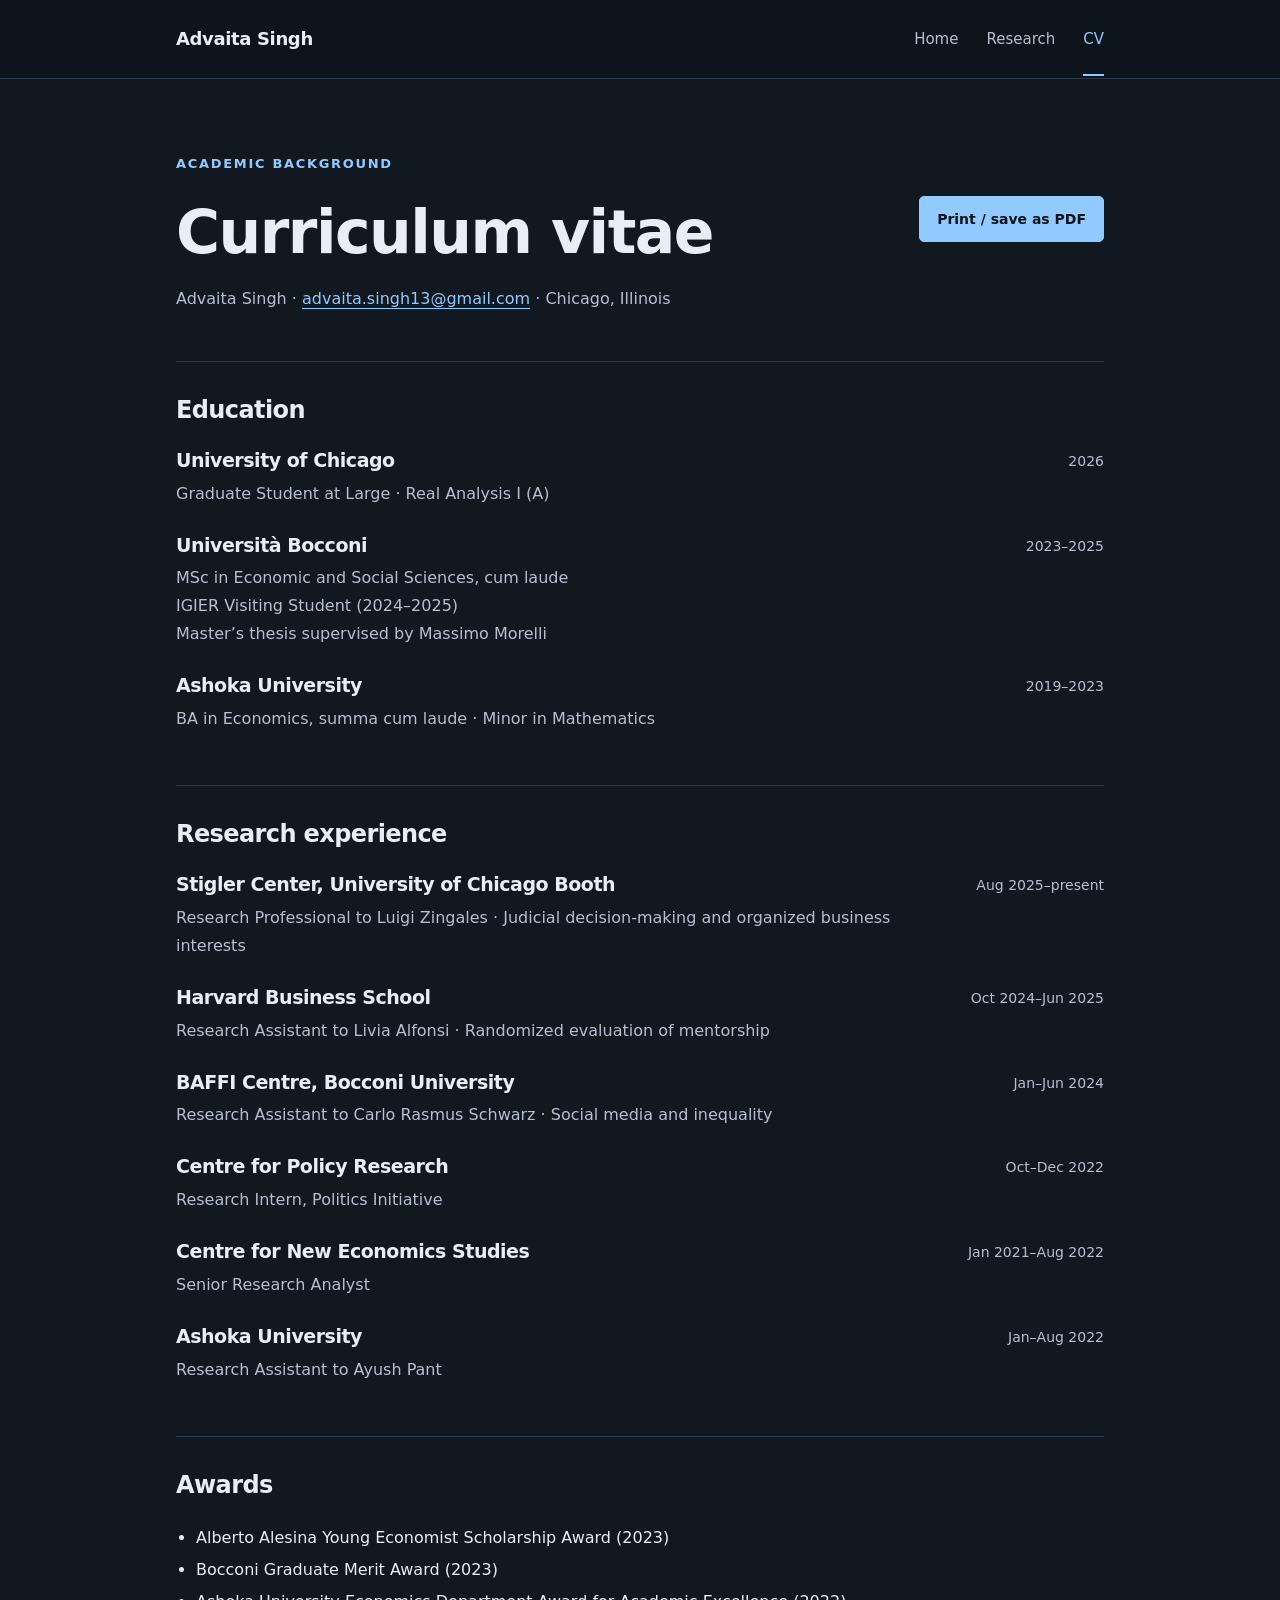
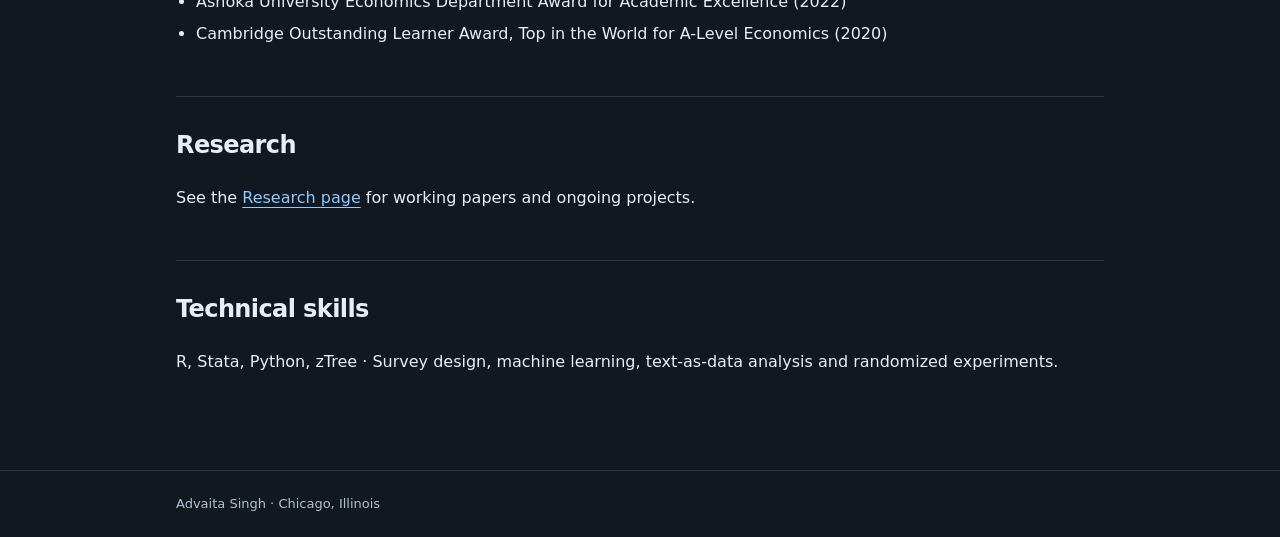
==== cv.html @ eda5e508 "Add files via upload" ====
<!doctype html><html lang="en"><head><meta charset="utf-8"><meta name="viewport" content="width=device-width,initial-scale=1"><meta name="description" content="Advaita Singh — research in political economy and information economics."><title>CV | Advaita Singh</title><link rel="stylesheet" href="style.css"></head><body><a class="skip" href="#main">Skip to content</a><header><div class="wrap nav"><a class="brand" href="index.html">Advaita Singh</a><nav aria-label="Main navigation"><a href="index.html">Home</a><a href="research.html">Research</a><a href="cv.html" aria-current="page">CV</a></nav></div></header><main id="main" class="wrap"><div class="cvhead"><div><p class="eyebrow">Academic background</p><h1>Curriculum vitae</h1></div><button class="button primary" onclick="window.print()">Print / save as PDF</button></div><p class="muted">Advaita Singh · <a href="mailto:advaita.singh13@gmail.com">advaita.singh13@gmail.com</a> · Chicago, Illinois</p><section><h2>Education</h2><div class="cvrow"><div><h3>University of Chicago</h3><p>Graduate Student at Large · Real Analysis I (A)</p></div><div class="date">2026</div></div><div class="cvrow"><div><h3>Università Bocconi</h3><p>MSc in Economic and Social Sciences, cum laude<br>IGIER Visiting Student (2024–2025)<br>Master’s thesis supervised by Massimo Morelli</p></div><div class="date">2023–2025</div></div><div class="cvrow"><div><h3>Ashoka University</h3><p>BA in Economics, summa cum laude · Minor in Mathematics</p></div><div class="date">2019–2023</div></div></section><section><h2>Research experience</h2><div class="cvrow"><div><h3>Stigler Center, University of Chicago Booth</h3><p>Research Professional to Luigi Zingales · Judicial decision-making and organized business interests</p></div><div class="date">Aug 2025–present</div></div><div class="cvrow"><div><h3>Harvard Business School</h3><p>Research Assistant to Livia Alfonsi · Randomized evaluation of mentorship</p></div><div class="date">Oct 2024–Jun 2025</div></div><div class="cvrow"><div><h3>BAFFI Centre, Bocconi University</h3><p>Research Assistant to Carlo Rasmus Schwarz · Social media and inequality</p></div><div class="date">Jan–Jun 2024</div></div><div class="cvrow"><div><h3>Centre for Policy Research</h3><p>Research Intern, Politics Initiative</p></div><div class="date">Oct–Dec 2022</div></div><div class="cvrow"><div><h3>Centre for New Economics Studies</h3><p>Senior Research Analyst</p></div><div class="date">Jan 2021–Aug 2022</div></div><div class="cvrow"><div><h3>Ashoka University</h3><p>Research Assistant to Ayush Pant</p></div><div class="date">Jan–Aug 2022</div></div></section><section><h2>Awards</h2><ul><li>Alberto Alesina Young Economist Scholarship Award (2023)</li><li>Bocconi Graduate Merit Award (2023)</li><li>Ashoka University Economics Department Award for Academic Excellence (2022)</li><li>Cambridge Outstanding Learner Award, Top in the World for A-Level Economics (2020)</li></ul></section><section><h2>Research</h2><p>See the <a href="research.html">Research page</a> for working papers and ongoing projects.</p></section><section><h2>Technical skills</h2><p>R, Stata, Python, zTree · Survey design, machine learning, text-as-data analysis and randomized experiments.</p></section></main><footer><div class="wrap">Advaita Singh · Chicago, Illinois</div></footer></body></html>
---- style.css ----
*{box-sizing:border-box} :root{color-scheme:dark;--bg:#111820;--nav:#0d141c;--fg:#e8eef5;--muted:#b5c0cf;--blue:#91caff;--line:#2b3948} body{margin:0;background:var(--bg);color:var(--fg);font:16px/1.75 system-ui,-apple-system,BlinkMacSystemFont,"Segoe UI",sans-serif} a{color:var(--blue);text-underline-offset:4px} a:hover{color:white} a:focus-visible,button:focus-visible{outline:2px solid var(--blue);outline-offset:5px} header{background:var(--nav);border-bottom:1px solid var(--line)} .wrap{max-width:1000px;margin:auto;padding:0 36px} .nav{display:flex;justify-content:space-between;align-items:center;min-height:78px;gap:24px} .brand{color:var(--fg);font-weight:650;text-decoration:none;font-size:18px;letter-spacing:-.02em} nav{display:flex;gap:28px} nav a{color:var(--muted);text-decoration:none;font-size:15px;padding:24px 0 21px;border-bottom:2px solid transparent} nav a[aria-current=page]{color:var(--blue);border-color:var(--blue)} main{min-height:calc(100vh - 160px);padding-top:74px!important;padding-bottom:76px!important} h1,h2,h3{line-height:1.25;letter-spacing:-.025em} h1{font-size:clamp(36px,6vw,60px);font-weight:620;margin:0 0 15px} h2{font-size:24px;font-weight:600;margin:0 0 24px} h3{font-size:19px;font-weight:600;margin:0 0 7px} p{margin:0 0 18px} .eyebrow{font-size:13px;color:var(--blue);letter-spacing:.13em;text-transform:uppercase;font-weight:650;margin-bottom:19px} .subtitle{color:var(--blue);font-size:18px;margin-bottom:30px} .hero{max-width:720px} .hero p:not(.eyebrow):not(.subtitle){color:var(--muted);font-size:17px} .actions{display:flex;flex-wrap:wrap;gap:14px;margin:30px 0 0}.button{display:inline-block;padding:10px 17px;border:1px solid var(--blue);border-radius:5px;color:var(--blue);background:transparent;text-decoration:none;font:inherit;font-size:14px;cursor:pointer}.button:hover{background:#203347;color:#fff}.primary{background:var(--blue);color:var(--nav);font-weight:650}.primary:hover{background:#c5e5ff;color:var(--nav)} section{border-top:1px solid var(--line);margin-top:48px;padding-top:33px} .muted,.meta{color:var(--muted)} .meta{font-size:14px;margin-bottom:10px} .paper{padding:24px 0;border-bottom:1px solid var(--line)} .paper:last-child{border-bottom:0}.paper:first-of-type{padding-top:0}.paper p{max-width:760px}.paper a{font-size:14px;font-weight:550}.tags{display:flex;flex-wrap:wrap;gap:9px}.tag{border:1px solid var(--line);padding:5px 12px;border-radius:4px;color:var(--blue);font-size:14px}.cvhead{display:flex;justify-content:space-between;align-items:center;gap:20px;flex-wrap:wrap}.cvrow{display:grid;grid-template-columns:1fr 150px;gap:20px;margin-bottom:22px}.cvrow p{margin:4px 0;color:var(--muted)} .date{text-align:right;color:var(--muted);font-size:14px} ul{padding-left:20px} li{margin:4px 0} footer{border-top:1px solid var(--line);color:var(--muted);font-size:13px;padding:22px 0} .skip{position:absolute;left:-10000px}.skip:focus{left:10px;top:10px;background:var(--nav);padding:10px;z-index:2} @media(max-width:620px){.wrap{padding-left:22px;padding-right:22px}.nav{gap:12px;min-height:66px}.brand{font-size:15px}nav{gap:15px}nav a{font-size:13px;padding:20px 0 17px}main{padding-top:45px!important;padding-bottom:45px!important}.cvrow{grid-template-columns:1fr;gap:4px}.date{text-align:left}.hero p:not(.eyebrow):not(.subtitle){font-size:16px}} @media print{ :root{color-scheme:light;--bg:white;--fg:black;--muted:#333;--blue:#16456e;--line:#ccc}body{font-size:10pt;line-height:1.4}header,footer,.actions,.button,.skip{display:none!important}main.wrap{padding:0!important;min-height:0;max-width:none}h1{font-size:26pt}h2{font-size:15pt;margin-bottom:12px}h3{font-size:11pt}.cvrow{margin-bottom:12px;break-inside:avoid;grid-template-columns:1fr 110px}section{margin-top:20px;padding-top:14px}a{color:black;text-decoration:none}@page{margin:16mm}}
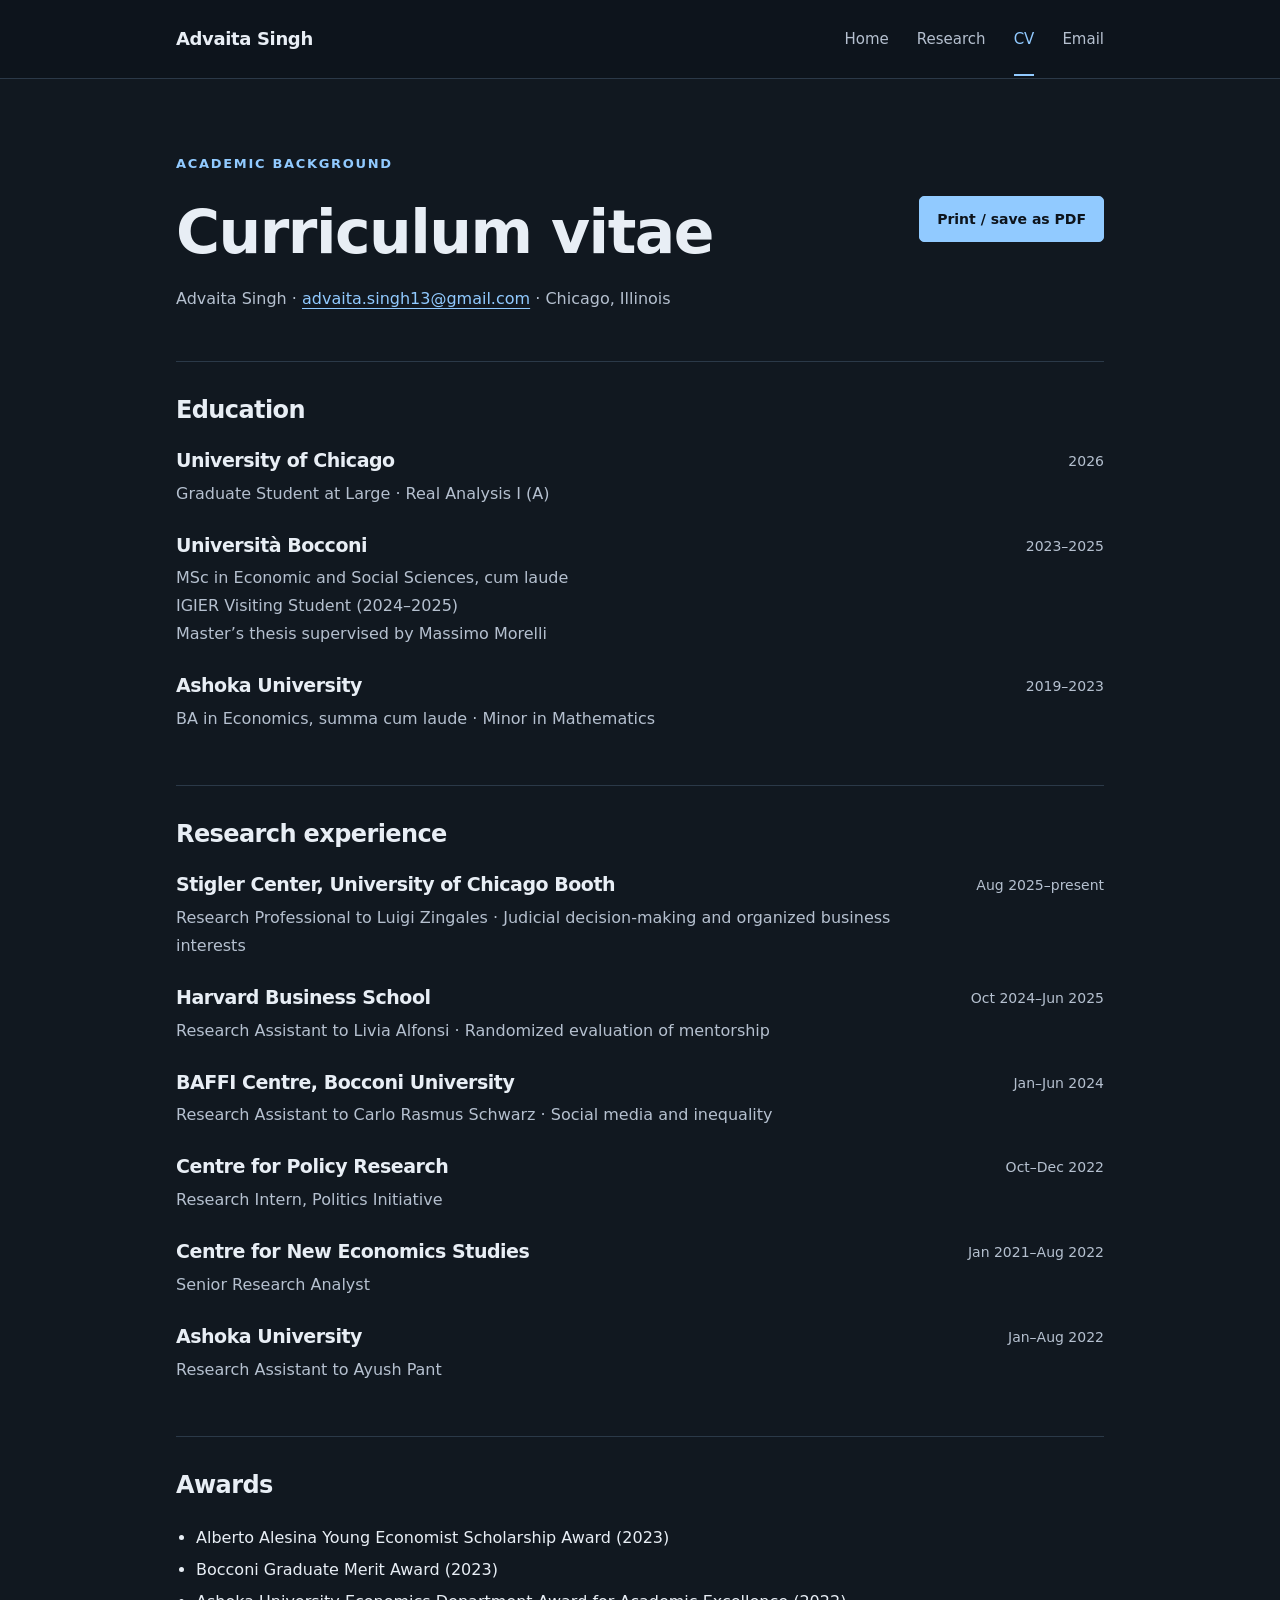
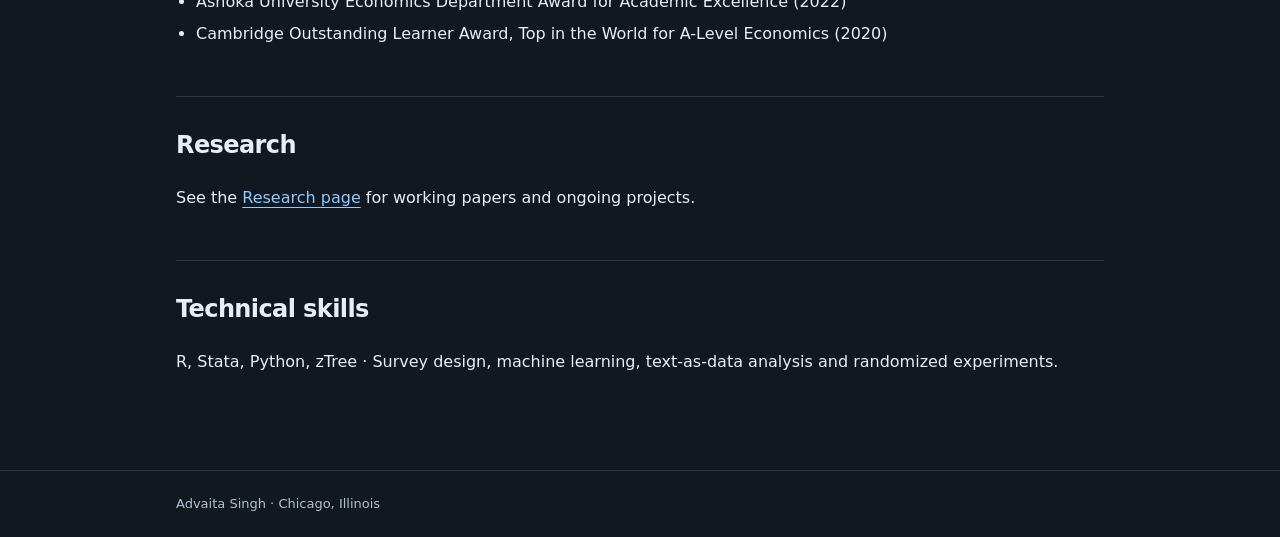
==== commit 839c6eea: "Add files via upload" ====
--- a/cv.html
+++ b/cv.html
@@ -1 +1 @@
-<!doctype html><html lang="en"><head><meta charset="utf-8"><meta name="viewport" content="width=device-width,initial-scale=1"><meta name="description" content="Advaita Singh — research in political economy and information economics."><title>CV | Advaita Singh</title><link rel="stylesheet" href="style.css"></head><body><a class="skip" href="#main">Skip to content</a><header><div class="wrap nav"><a class="brand" href="index.html">Advaita Singh</a><nav aria-label="Main navigation"><a href="index.html">Home</a><a href="research.html">Research</a><a href="cv.html" aria-current="page">CV</a></nav></div></header><main id="main" class="wrap"><div class="cvhead"><div><p class="eyebrow">Academic background</p><h1>Curriculum vitae</h1></div><button class="button primary" onclick="window.print()">Print / save as PDF</button></div><p class="muted">Advaita Singh · <a href="mailto:advaita.singh13@gmail.com">advaita.singh13@gmail.com</a> · Chicago, Illinois</p><section><h2>Education</h2><div class="cvrow"><div><h3>University of Chicago</h3><p>Graduate Student at Large · Real Analysis I (A)</p></div><div class="date">2026</div></div><div class="cvrow"><div><h3>Università Bocconi</h3><p>MSc in Economic and Social Sciences, cum laude<br>IGIER Visiting Student (2024–2025)<br>Master’s thesis supervised by Massimo Morelli</p></div><div class="date">2023–2025</div></div><div class="cvrow"><div><h3>Ashoka University</h3><p>BA in Economics, summa cum laude · Minor in Mathematics</p></div><div class="date">2019–2023</div></div></section><section><h2>Research experience</h2><div class="cvrow"><div><h3>Stigler Center, University of Chicago Booth</h3><p>Research Professional to Luigi Zingales · Judicial decision-making and organized business interests</p></div><div class="date">Aug 2025–present</div></div><div class="cvrow"><div><h3>Harvard Business School</h3><p>Research Assistant to Livia Alfonsi · Randomized evaluation of mentorship</p></div><div class="date">Oct 2024–Jun 2025</div></div><div class="cvrow"><div><h3>BAFFI Centre, Bocconi University</h3><p>Research Assistant to Carlo Rasmus Schwarz · Social media and inequality</p></div><div class="date">Jan–Jun 2024</div></div><div class="cvrow"><div><h3>Centre for Policy Research</h3><p>Research Intern, Politics Initiative</p></div><div class="date">Oct–Dec 2022</div></div><div class="cvrow"><div><h3>Centre for New Economics Studies</h3><p>Senior Research Analyst</p></div><div class="date">Jan 2021–Aug 2022</div></div><div class="cvrow"><div><h3>Ashoka University</h3><p>Research Assistant to Ayush Pant</p></div><div class="date">Jan–Aug 2022</div></div></section><section><h2>Awards</h2><ul><li>Alberto Alesina Young Economist Scholarship Award (2023)</li><li>Bocconi Graduate Merit Award (2023)</li><li>Ashoka University Economics Department Award for Academic Excellence (2022)</li><li>Cambridge Outstanding Learner Award, Top in the World for A-Level Economics (2020)</li></ul></section><section><h2>Research</h2><p>See the <a href="research.html">Research page</a> for working papers and ongoing projects.</p></section><section><h2>Technical skills</h2><p>R, Stata, Python, zTree · Survey design, machine learning, text-as-data analysis and randomized experiments.</p></section></main><footer><div class="wrap">Advaita Singh · Chicago, Illinois</div></footer></body></html>+<!doctype html><html lang="en"><head><meta charset="utf-8"><meta name="viewport" content="width=device-width,initial-scale=1"><meta name="description" content="Advaita Singh — research in political economy, the economics of media, and microeconomic theory."><title>CV | Advaita Singh</title><link rel="stylesheet" href="style.css"></head><body><a class="skip" href="#main">Skip to content</a><header><div class="wrap nav"><a class="brand" href="index.html">Advaita Singh</a><nav aria-label="Main navigation"><a href="index.html">Home</a><a href="research.html">Research</a><a href="cv.html" aria-current="page">CV</a><a href="mailto:advaita.singh13@gmail.com">Email</a></nav></div></header><main id="main" class="wrap"><div class="cvhead"><div><p class="eyebrow">Academic background</p><h1>Curriculum vitae</h1></div><button class="button primary" onclick="window.print()">Print / save as PDF</button></div><p class="muted">Advaita Singh · <a href="mailto:advaita.singh13@gmail.com">advaita.singh13@gmail.com</a> · Chicago, Illinois</p><section><h2>Education</h2><div class="cvrow"><div><h3>University of Chicago</h3><p>Graduate Student at Large · Real Analysis I (A)</p></div><div class="date">2026</div></div><div class="cvrow"><div><h3>Università Bocconi</h3><p>MSc in Economic and Social Sciences, cum laude<br>IGIER Visiting Student (2024–2025)<br>Master’s thesis supervised by Massimo Morelli</p></div><div class="date">2023–2025</div></div><div class="cvrow"><div><h3>Ashoka University</h3><p>BA in Economics, summa cum laude · Minor in Mathematics</p></div><div class="date">2019–2023</div></div></section><section><h2>Research experience</h2><div class="cvrow"><div><h3>Stigler Center, University of Chicago Booth</h3><p>Research Professional to Luigi Zingales · Judicial decision-making and organized business interests</p></div><div class="date">Aug 2025–present</div></div><div class="cvrow"><div><h3>Harvard Business School</h3><p>Research Assistant to Livia Alfonsi · Randomized evaluation of mentorship</p></div><div class="date">Oct 2024–Jun 2025</div></div><div class="cvrow"><div><h3>BAFFI Centre, Bocconi University</h3><p>Research Assistant to Carlo Rasmus Schwarz · Social media and inequality</p></div><div class="date">Jan–Jun 2024</div></div><div class="cvrow"><div><h3>Centre for Policy Research</h3><p>Research Intern, Politics Initiative</p></div><div class="date">Oct–Dec 2022</div></div><div class="cvrow"><div><h3>Centre for New Economics Studies</h3><p>Senior Research Analyst</p></div><div class="date">Jan 2021–Aug 2022</div></div><div class="cvrow"><div><h3>Ashoka University</h3><p>Research Assistant to Ayush Pant</p></div><div class="date">Jan–Aug 2022</div></div></section><section><h2>Awards</h2><ul><li>Alberto Alesina Young Economist Scholarship Award (2023)</li><li>Bocconi Graduate Merit Award (2023)</li><li>Ashoka University Economics Department Award for Academic Excellence (2022)</li><li>Cambridge Outstanding Learner Award, Top in the World for A-Level Economics (2020)</li></ul></section><section><h2>Research</h2><p>See the <a href="research.html">Research page</a> for working papers and ongoing projects.</p></section><section><h2>Technical skills</h2><p>R, Stata, Python, zTree · Survey design, machine learning, text-as-data analysis and randomized experiments.</p></section></main><footer><div class="wrap">Advaita Singh · Chicago, Illinois</div></footer></body></html>
--- a/style.css
+++ b/style.css
@@ -1 +1,12 @@
-*{box-sizing:border-box} :root{color-scheme:dark;--bg:#111820;--nav:#0d141c;--fg:#e8eef5;--muted:#b5c0cf;--blue:#91caff;--line:#2b3948} body{margin:0;background:var(--bg);color:var(--fg);font:16px/1.75 system-ui,-apple-system,BlinkMacSystemFont,"Segoe UI",sans-serif} a{color:var(--blue);text-underline-offset:4px} a:hover{color:white} a:focus-visible,button:focus-visible{outline:2px solid var(--blue);outline-offset:5px} header{background:var(--nav);border-bottom:1px solid var(--line)} .wrap{max-width:1000px;margin:auto;padding:0 36px} .nav{display:flex;justify-content:space-between;align-items:center;min-height:78px;gap:24px} .brand{color:var(--fg);font-weight:650;text-decoration:none;font-size:18px;letter-spacing:-.02em} nav{display:flex;gap:28px} nav a{color:var(--muted);text-decoration:none;font-size:15px;padding:24px 0 21px;border-bottom:2px solid transparent} nav a[aria-current=page]{color:var(--blue);border-color:var(--blue)} main{min-height:calc(100vh - 160px);padding-top:74px!important;padding-bottom:76px!important} h1,h2,h3{line-height:1.25;letter-spacing:-.025em} h1{font-size:clamp(36px,6vw,60px);font-weight:620;margin:0 0 15px} h2{font-size:24px;font-weight:600;margin:0 0 24px} h3{font-size:19px;font-weight:600;margin:0 0 7px} p{margin:0 0 18px} .eyebrow{font-size:13px;color:var(--blue);letter-spacing:.13em;text-transform:uppercase;font-weight:650;margin-bottom:19px} .subtitle{color:var(--blue);font-size:18px;margin-bottom:30px} .hero{max-width:720px} .hero p:not(.eyebrow):not(.subtitle){color:var(--muted);font-size:17px} .actions{display:flex;flex-wrap:wrap;gap:14px;margin:30px 0 0}.button{display:inline-block;padding:10px 17px;border:1px solid var(--blue);border-radius:5px;color:var(--blue);background:transparent;text-decoration:none;font:inherit;font-size:14px;cursor:pointer}.button:hover{background:#203347;color:#fff}.primary{background:var(--blue);color:var(--nav);font-weight:650}.primary:hover{background:#c5e5ff;color:var(--nav)} section{border-top:1px solid var(--line);margin-top:48px;padding-top:33px} .muted,.meta{color:var(--muted)} .meta{font-size:14px;margin-bottom:10px} .paper{padding:24px 0;border-bottom:1px solid var(--line)} .paper:last-child{border-bottom:0}.paper:first-of-type{padding-top:0}.paper p{max-width:760px}.paper a{font-size:14px;font-weight:550}.tags{display:flex;flex-wrap:wrap;gap:9px}.tag{border:1px solid var(--line);padding:5px 12px;border-radius:4px;color:var(--blue);font-size:14px}.cvhead{display:flex;justify-content:space-between;align-items:center;gap:20px;flex-wrap:wrap}.cvrow{display:grid;grid-template-columns:1fr 150px;gap:20px;margin-bottom:22px}.cvrow p{margin:4px 0;color:var(--muted)} .date{text-align:right;color:var(--muted);font-size:14px} ul{padding-left:20px} li{margin:4px 0} footer{border-top:1px solid var(--line);color:var(--muted);font-size:13px;padding:22px 0} .skip{position:absolute;left:-10000px}.skip:focus{left:10px;top:10px;background:var(--nav);padding:10px;z-index:2} @media(max-width:620px){.wrap{padding-left:22px;padding-right:22px}.nav{gap:12px;min-height:66px}.brand{font-size:15px}nav{gap:15px}nav a{font-size:13px;padding:20px 0 17px}main{padding-top:45px!important;padding-bottom:45px!important}.cvrow{grid-template-columns:1fr;gap:4px}.date{text-align:left}.hero p:not(.eyebrow):not(.subtitle){font-size:16px}} @media print{ :root{color-scheme:light;--bg:white;--fg:black;--muted:#333;--blue:#16456e;--line:#ccc}body{font-size:10pt;line-height:1.4}header,footer,.actions,.button,.skip{display:none!important}main.wrap{padding:0!important;min-height:0;max-width:none}h1{font-size:26pt}h2{font-size:15pt;margin-bottom:12px}h3{font-size:11pt}.cvrow{margin-bottom:12px;break-inside:avoid;grid-template-columns:1fr 110px}section{margin-top:20px;padding-top:14px}a{color:black;text-decoration:none}@page{margin:16mm}}+*{box-sizing:border-box} :root{color-scheme:dark;--bg:#111820;--nav:#0d141c;--fg:#e8eef5;--muted:#b5c0cf;--blue:#91caff;--line:#2b3948} body{margin:0;background:var(--bg);color:var(--fg);font:16px/1.75 system-ui,-apple-system,BlinkMacSystemFont,"Segoe UI",sans-serif} a{color:var(--blue);text-underline-offset:4px} a:hover{color:white} a:focus-visible,button:focus-visible{outline:2px solid var(--blue);outline-offset:5px} header{background:var(--nav);border-bottom:1px solid var(--line)} .wrap{max-width:1000px;margin:auto;padding:0 36px} .nav{display:flex;justify-content:space-between;align-items:center;min-height:78px;gap:24px} .brand{color:var(--fg);font-weight:650;text-decoration:none;font-size:18px;letter-spacing:-.02em} nav{display:flex;gap:28px} nav a{color:var(--muted);text-decoration:none;font-size:15px;padding:24px 0 21px;border-bottom:2px solid transparent} nav a[aria-current=page]{color:var(--blue);border-color:var(--blue)} main{min-height:calc(100vh - 160px);padding-top:74px!important;padding-bottom:76px!important} h1,h2,h3{line-height:1.25;letter-spacing:-.025em} h1{font-size:clamp(36px,6vw,60px);font-weight:620;margin:0 0 15px} h2{font-size:24px;font-weight:600;margin:0 0 24px} h3{font-size:19px;font-weight:600;margin:0 0 7px} p{margin:0 0 18px} .eyebrow{font-size:13px;color:var(--blue);letter-spacing:.13em;text-transform:uppercase;font-weight:650;margin-bottom:19px} .subtitle{color:var(--blue);font-size:18px;margin-bottom:30px} .hero{max-width:720px} .hero p:not(.eyebrow):not(.subtitle){color:var(--muted);font-size:17px} .actions{display:flex;flex-wrap:wrap;gap:14px;margin:30px 0 0}.button{display:inline-block;padding:10px 17px;border:1px solid var(--blue);border-radius:5px;color:var(--blue);background:transparent;text-decoration:none;font:inherit;font-size:14px;cursor:pointer}.button:hover{background:#203347;color:#fff}.primary{background:var(--blue);color:var(--nav);font-weight:650}.primary:hover{background:#c5e5ff;color:var(--nav)} section{border-top:1px solid var(--line);margin-top:48px;padding-top:33px} .muted,.meta{color:var(--muted)} .meta{font-size:14px;margin-bottom:10px} .paper{padding:24px 0;border-bottom:1px solid var(--line)} .paper:last-child{border-bottom:0}.paper:first-of-type{padding-top:0}.paper p{max-width:760px}.paper a{font-size:14px;font-weight:550}.tags{display:flex;flex-wrap:wrap;gap:9px}.tag{border:1px solid var(--line);padding:5px 12px;border-radius:4px;color:var(--blue);font-size:14px}.cvhead{display:flex;justify-content:space-between;align-items:center;gap:20px;flex-wrap:wrap}.cvrow{display:grid;grid-template-columns:1fr 150px;gap:20px;margin-bottom:22px}.cvrow p{margin:4px 0;color:var(--muted)} .date{text-align:right;color:var(--muted);font-size:14px} ul{padding-left:20px} li{margin:4px 0} footer{border-top:1px solid var(--line);color:var(--muted);font-size:13px;padding:22px 0} .skip{position:absolute;left:-10000px}.skip:focus{left:10px;top:10px;background:var(--nav);padding:10px;z-index:2} @media(max-width:620px){.wrap{padding-left:22px;padding-right:22px}.nav{gap:12px;min-height:66px}.brand{font-size:15px}nav{gap:15px}nav a{font-size:13px;padding:20px 0 17px}main{padding-top:45px!important;padding-bottom:45px!important}.cvrow{grid-template-columns:1fr;gap:4px}.date{text-align:left}.hero p:not(.eyebrow):not(.subtitle){font-size:16px}} @media print{ :root{color-scheme:light;--bg:white;--fg:black;--muted:#333;--blue:#16456e;--line:#ccc}body{font-size:10pt;line-height:1.4}header,footer,.actions,.button,.skip{display:none!important}main.wrap{padding:0!important;min-height:0;max-width:none}h1{font-size:26pt}h2{font-size:15pt;margin-bottom:12px}h3{font-size:11pt}.cvrow{margin-bottom:12px;break-inside:avoid;grid-template-columns:1fr 110px}section{margin-top:20px;padding-top:14px}a{color:black;text-decoration:none}@page{margin:16mm}}
+/* Homepage portrait and compact navigation */
+.home-layout{display:grid;grid-template-columns:minmax(0,1fr) minmax(0,285px);align-items:start;gap:38px}
+.home-layout .hero{max-width:none}
+.home-layout .hero h1{margin-bottom:25px}
+.home-layout .hero p{font-size:16px;line-height:1.78}
+.home-layout .hero p a{color:var(--blue);text-decoration:none}
+.home-layout .hero p a:hover{text-decoration:underline}
+.profile-photo{margin:10px 0 0;overflow:hidden;border-radius:7px}
+.profile-photo img{display:block;width:100%;height:auto}
+@media(max-width:760px){.home-layout{grid-template-columns:1fr;gap:12px}.profile-photo{max-width:300px;grid-row:1;margin:0 0 14px}.home-layout .hero h1{margin-bottom:20px}}
+@media(max-width:420px){.nav{flex-wrap:wrap;gap:0;padding-top:16px}.nav nav{width:100%;justify-content:space-between}.nav nav a{padding:12px 0}}
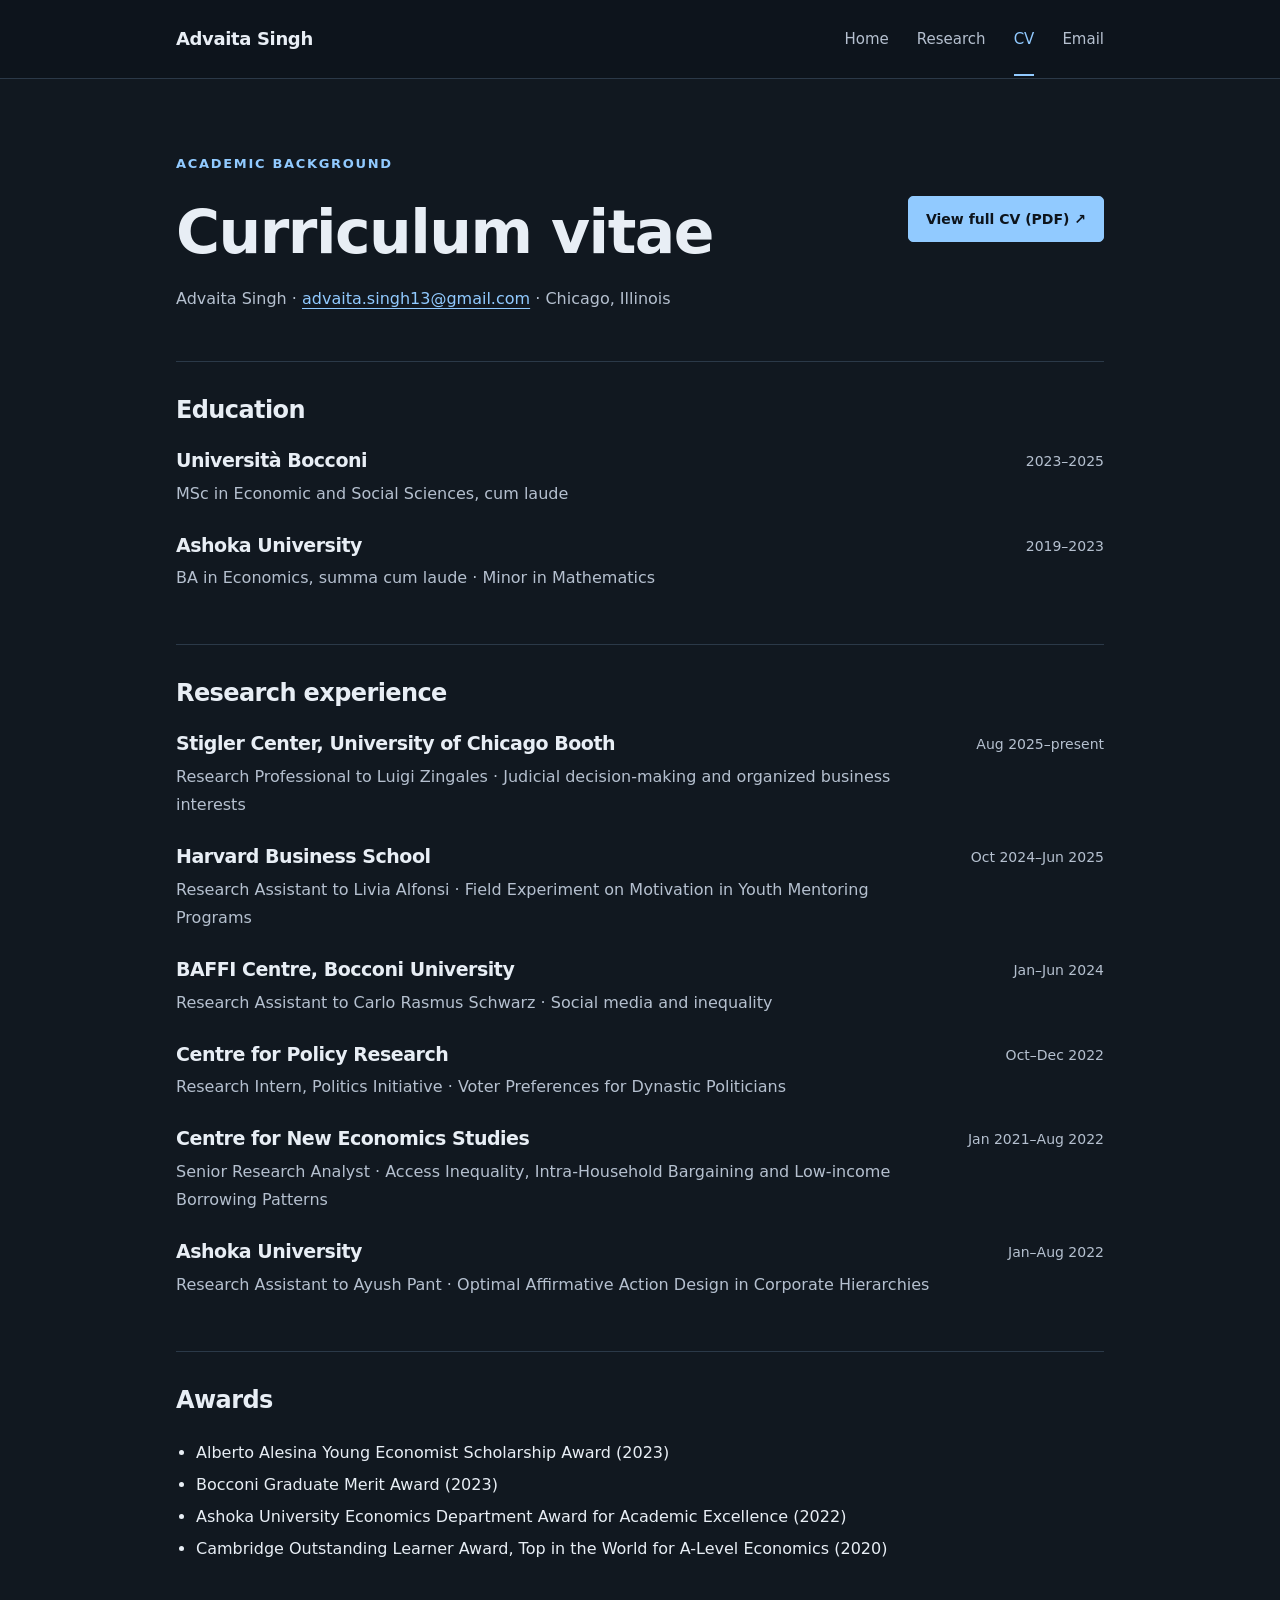
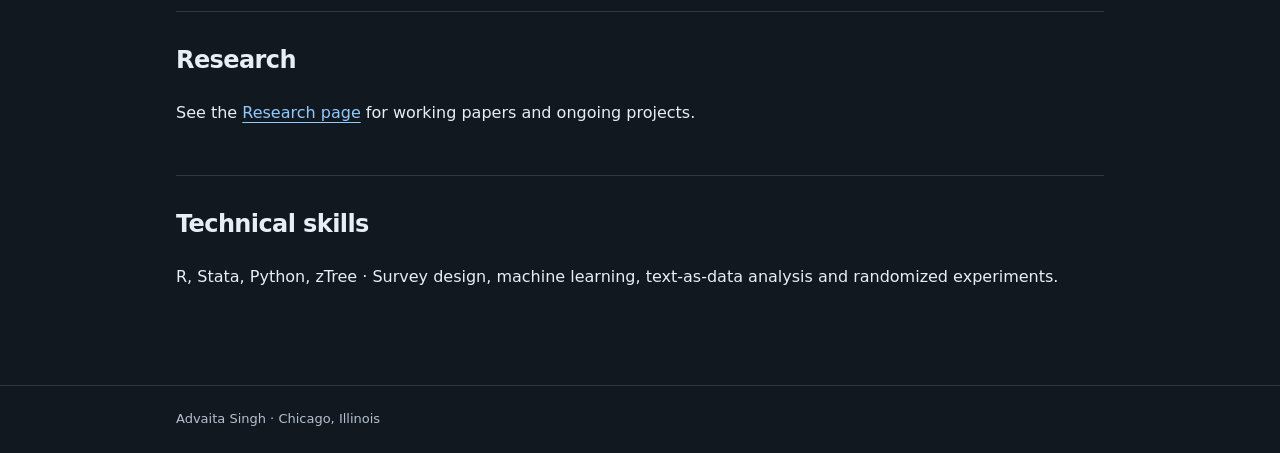
==== commit 199f2164: "Add files via upload" ====
--- a/cv.html
+++ b/cv.html
@@ -1 +1 @@
-<!doctype html><html lang="en"><head><meta charset="utf-8"><meta name="viewport" content="width=device-width,initial-scale=1"><meta name="description" content="Advaita Singh — research in political economy, the economics of media, and microeconomic theory."><title>CV | Advaita Singh</title><link rel="stylesheet" href="style.css"></head><body><a class="skip" href="#main">Skip to content</a><header><div class="wrap nav"><a class="brand" href="index.html">Advaita Singh</a><nav aria-label="Main navigation"><a href="index.html">Home</a><a href="research.html">Research</a><a href="cv.html" aria-current="page">CV</a><a href="mailto:advaita.singh13@gmail.com">Email</a></nav></div></header><main id="main" class="wrap"><div class="cvhead"><div><p class="eyebrow">Academic background</p><h1>Curriculum vitae</h1></div><button class="button primary" onclick="window.print()">Print / save as PDF</button></div><p class="muted">Advaita Singh · <a href="mailto:advaita.singh13@gmail.com">advaita.singh13@gmail.com</a> · Chicago, Illinois</p><section><h2>Education</h2><div class="cvrow"><div><h3>University of Chicago</h3><p>Graduate Student at Large · Real Analysis I (A)</p></div><div class="date">2026</div></div><div class="cvrow"><div><h3>Università Bocconi</h3><p>MSc in Economic and Social Sciences, cum laude<br>IGIER Visiting Student (2024–2025)<br>Master’s thesis supervised by Massimo Morelli</p></div><div class="date">2023–2025</div></div><div class="cvrow"><div><h3>Ashoka University</h3><p>BA in Economics, summa cum laude · Minor in Mathematics</p></div><div class="date">2019–2023</div></div></section><section><h2>Research experience</h2><div class="cvrow"><div><h3>Stigler Center, University of Chicago Booth</h3><p>Research Professional to Luigi Zingales · Judicial decision-making and organized business interests</p></div><div class="date">Aug 2025–present</div></div><div class="cvrow"><div><h3>Harvard Business School</h3><p>Research Assistant to Livia Alfonsi · Randomized evaluation of mentorship</p></div><div class="date">Oct 2024–Jun 2025</div></div><div class="cvrow"><div><h3>BAFFI Centre, Bocconi University</h3><p>Research Assistant to Carlo Rasmus Schwarz · Social media and inequality</p></div><div class="date">Jan–Jun 2024</div></div><div class="cvrow"><div><h3>Centre for Policy Research</h3><p>Research Intern, Politics Initiative</p></div><div class="date">Oct–Dec 2022</div></div><div class="cvrow"><div><h3>Centre for New Economics Studies</h3><p>Senior Research Analyst</p></div><div class="date">Jan 2021–Aug 2022</div></div><div class="cvrow"><div><h3>Ashoka University</h3><p>Research Assistant to Ayush Pant</p></div><div class="date">Jan–Aug 2022</div></div></section><section><h2>Awards</h2><ul><li>Alberto Alesina Young Economist Scholarship Award (2023)</li><li>Bocconi Graduate Merit Award (2023)</li><li>Ashoka University Economics Department Award for Academic Excellence (2022)</li><li>Cambridge Outstanding Learner Award, Top in the World for A-Level Economics (2020)</li></ul></section><section><h2>Research</h2><p>See the <a href="research.html">Research page</a> for working papers and ongoing projects.</p></section><section><h2>Technical skills</h2><p>R, Stata, Python, zTree · Survey design, machine learning, text-as-data analysis and randomized experiments.</p></section></main><footer><div class="wrap">Advaita Singh · Chicago, Illinois</div></footer></body></html>+<!doctype html><html lang="en"><head><meta charset="utf-8"><meta name="viewport" content="width=device-width,initial-scale=1"><meta name="description" content="Advaita Singh — research in political economy, the economics of media, and microeconomic theory."><title>CV | Advaita Singh</title><link rel="stylesheet" href="style.css"></head><body><a class="skip" href="#main">Skip to content</a><header><div class="wrap nav"><a class="brand" href="index.html">Advaita Singh</a><nav aria-label="Main navigation"><a href="index.html">Home</a><a href="research.html">Research</a><a href="cv.html" aria-current="page">CV</a><a href="mailto:advaita.singh13@gmail.com">Email</a></nav></div></header><main id="main" class="wrap"><div class="cvhead"><div><p class="eyebrow">Academic background</p><h1>Curriculum vitae</h1></div><a class="button primary" href="https://www.dropbox.com/scl/fi/2rkz4fr1dvxpy422kr9e6/Advaita_Singh_CV_Nov_2026.pdf?rlkey=u7zd0t3tgydwktpmt64vaubm8&amp;st=ifo3pk06&amp;dl=0" target="_blank" rel="noopener noreferrer">View full CV (PDF) &#8599;</a></div><p class="muted">Advaita Singh · <a href="mailto:advaita.singh13@gmail.com">advaita.singh13@gmail.com</a> · Chicago, Illinois</p><section><h2>Education</h2><div class="cvrow"><div><h3>Università Bocconi</h3><p>MSc in Economic and Social Sciences, cum laude</p></div><div class="date">2023–2025</div></div><div class="cvrow"><div><h3>Ashoka University</h3><p>BA in Economics, summa cum laude · Minor in Mathematics</p></div><div class="date">2019–2023</div></div></section><section><h2>Research experience</h2><div class="cvrow"><div><h3>Stigler Center, University of Chicago Booth</h3><p>Research Professional to Luigi Zingales · Judicial decision-making and organized business interests</p></div><div class="date">Aug 2025–present</div></div><div class="cvrow"><div><h3>Harvard Business School</h3><p>Research Assistant to Livia Alfonsi · Field Experiment on Motivation in Youth Mentoring Programs</p></div><div class="date">Oct 2024–Jun 2025</div></div><div class="cvrow"><div><h3>BAFFI Centre, Bocconi University</h3><p>Research Assistant to Carlo Rasmus Schwarz · Social media and inequality</p></div><div class="date">Jan–Jun 2024</div></div><div class="cvrow"><div><h3>Centre for Policy Research</h3><p>Research Intern, Politics Initiative · Voter Preferences for Dynastic Politicians</p></div><div class="date">Oct–Dec 2022</div></div><div class="cvrow"><div><h3>Centre for New Economics Studies</h3><p>Senior Research Analyst · Access Inequality, Intra-Household Bargaining and Low-income Borrowing Patterns</p></div><div class="date">Jan 2021–Aug 2022</div></div><div class="cvrow"><div><h3>Ashoka University</h3><p>Research Assistant to Ayush Pant · Optimal Affirmative Action Design in Corporate Hierarchies</p></div><div class="date">Jan–Aug 2022</div></div></section><section><h2>Awards</h2><ul><li>Alberto Alesina Young Economist Scholarship Award (2023)</li><li>Bocconi Graduate Merit Award (2023)</li><li>Ashoka University Economics Department Award for Academic Excellence (2022)</li><li>Cambridge Outstanding Learner Award, Top in the World for A-Level Economics (2020)</li></ul></section><section><h2>Research</h2><p>See the <a href="research.html">Research page</a> for working papers and ongoing projects.</p></section><section><h2>Technical skills</h2><p>R, Stata, Python, zTree · Survey design, machine learning, text-as-data analysis and randomized experiments.</p></section></main><footer><div class="wrap">Advaita Singh · Chicago, Illinois</div></footer></body></html>
--- a/style.css
+++ b/style.css
@@ -1,12 +1,15 @@
 *{box-sizing:border-box} :root{color-scheme:dark;--bg:#111820;--nav:#0d141c;--fg:#e8eef5;--muted:#b5c0cf;--blue:#91caff;--line:#2b3948} body{margin:0;background:var(--bg);color:var(--fg);font:16px/1.75 system-ui,-apple-system,BlinkMacSystemFont,"Segoe UI",sans-serif} a{color:var(--blue);text-underline-offset:4px} a:hover{color:white} a:focus-visible,button:focus-visible{outline:2px solid var(--blue);outline-offset:5px} header{background:var(--nav);border-bottom:1px solid var(--line)} .wrap{max-width:1000px;margin:auto;padding:0 36px} .nav{display:flex;justify-content:space-between;align-items:center;min-height:78px;gap:24px} .brand{color:var(--fg);font-weight:650;text-decoration:none;font-size:18px;letter-spacing:-.02em} nav{display:flex;gap:28px} nav a{color:var(--muted);text-decoration:none;font-size:15px;padding:24px 0 21px;border-bottom:2px solid transparent} nav a[aria-current=page]{color:var(--blue);border-color:var(--blue)} main{min-height:calc(100vh - 160px);padding-top:74px!important;padding-bottom:76px!important} h1,h2,h3{line-height:1.25;letter-spacing:-.025em} h1{font-size:clamp(36px,6vw,60px);font-weight:620;margin:0 0 15px} h2{font-size:24px;font-weight:600;margin:0 0 24px} h3{font-size:19px;font-weight:600;margin:0 0 7px} p{margin:0 0 18px} .eyebrow{font-size:13px;color:var(--blue);letter-spacing:.13em;text-transform:uppercase;font-weight:650;margin-bottom:19px} .subtitle{color:var(--blue);font-size:18px;margin-bottom:30px} .hero{max-width:720px} .hero p:not(.eyebrow):not(.subtitle){color:var(--muted);font-size:17px} .actions{display:flex;flex-wrap:wrap;gap:14px;margin:30px 0 0}.button{display:inline-block;padding:10px 17px;border:1px solid var(--blue);border-radius:5px;color:var(--blue);background:transparent;text-decoration:none;font:inherit;font-size:14px;cursor:pointer}.button:hover{background:#203347;color:#fff}.primary{background:var(--blue);color:var(--nav);font-weight:650}.primary:hover{background:#c5e5ff;color:var(--nav)} section{border-top:1px solid var(--line);margin-top:48px;padding-top:33px} .muted,.meta{color:var(--muted)} .meta{font-size:14px;margin-bottom:10px} .paper{padding:24px 0;border-bottom:1px solid var(--line)} .paper:last-child{border-bottom:0}.paper:first-of-type{padding-top:0}.paper p{max-width:760px}.paper a{font-size:14px;font-weight:550}.tags{display:flex;flex-wrap:wrap;gap:9px}.tag{border:1px solid var(--line);padding:5px 12px;border-radius:4px;color:var(--blue);font-size:14px}.cvhead{display:flex;justify-content:space-between;align-items:center;gap:20px;flex-wrap:wrap}.cvrow{display:grid;grid-template-columns:1fr 150px;gap:20px;margin-bottom:22px}.cvrow p{margin:4px 0;color:var(--muted)} .date{text-align:right;color:var(--muted);font-size:14px} ul{padding-left:20px} li{margin:4px 0} footer{border-top:1px solid var(--line);color:var(--muted);font-size:13px;padding:22px 0} .skip{position:absolute;left:-10000px}.skip:focus{left:10px;top:10px;background:var(--nav);padding:10px;z-index:2} @media(max-width:620px){.wrap{padding-left:22px;padding-right:22px}.nav{gap:12px;min-height:66px}.brand{font-size:15px}nav{gap:15px}nav a{font-size:13px;padding:20px 0 17px}main{padding-top:45px!important;padding-bottom:45px!important}.cvrow{grid-template-columns:1fr;gap:4px}.date{text-align:left}.hero p:not(.eyebrow):not(.subtitle){font-size:16px}} @media print{ :root{color-scheme:light;--bg:white;--fg:black;--muted:#333;--blue:#16456e;--line:#ccc}body{font-size:10pt;line-height:1.4}header,footer,.actions,.button,.skip{display:none!important}main.wrap{padding:0!important;min-height:0;max-width:none}h1{font-size:26pt}h2{font-size:15pt;margin-bottom:12px}h3{font-size:11pt}.cvrow{margin-bottom:12px;break-inside:avoid;grid-template-columns:1fr 110px}section{margin-top:20px;padding-top:14px}a{color:black;text-decoration:none}@page{margin:16mm}}
+
 /* Homepage portrait and compact navigation */
-.home-layout{display:grid;grid-template-columns:minmax(0,1fr) minmax(0,285px);align-items:start;gap:38px}
-.home-layout .hero{max-width:none}
-.home-layout .hero h1{margin-bottom:25px}
+.home-heading{margin-bottom:28px}
+.home-layout{display:grid;grid-template-columns:minmax(0,1fr) minmax(0,248px);align-items:stretch;gap:34px}
+.home-layout .hero{max-width:none;min-width:0}
 .home-layout .hero p{font-size:16px;line-height:1.78}
+.home-layout .hero p:last-child{margin-bottom:0}
 .home-layout .hero p a{color:var(--blue);text-decoration:none}
 .home-layout .hero p a:hover{text-decoration:underline}
-.profile-photo{margin:10px 0 0;overflow:hidden;border-radius:7px}
-.profile-photo img{display:block;width:100%;height:auto}
-@media(max-width:760px){.home-layout{grid-template-columns:1fr;gap:12px}.profile-photo{max-width:300px;grid-row:1;margin:0 0 14px}.home-layout .hero h1{margin-bottom:20px}}
+.profile-photo{position:relative;min-height:0;min-width:0;margin:0;overflow:hidden;border-radius:7px}
+.profile-photo img{position:absolute;inset:0;display:block;width:100%;height:100%;object-fit:cover;object-position:center center}
+.paper .conference{color:var(--blue);font-size:14px;margin-top:-3px;margin-bottom:14px}
+@media(max-width:760px){.home-layout{grid-template-columns:1fr;gap:26px}.profile-photo{width: min(220px,100%);justify-self:center;margin:0}.profile-photo img{position:static;width:100%;height:auto;object-fit:contain}.home-heading{margin-bottom:22px}}
 @media(max-width:420px){.nav{flex-wrap:wrap;gap:0;padding-top:16px}.nav nav{width:100%;justify-content:space-between}.nav nav a{padding:12px 0}}
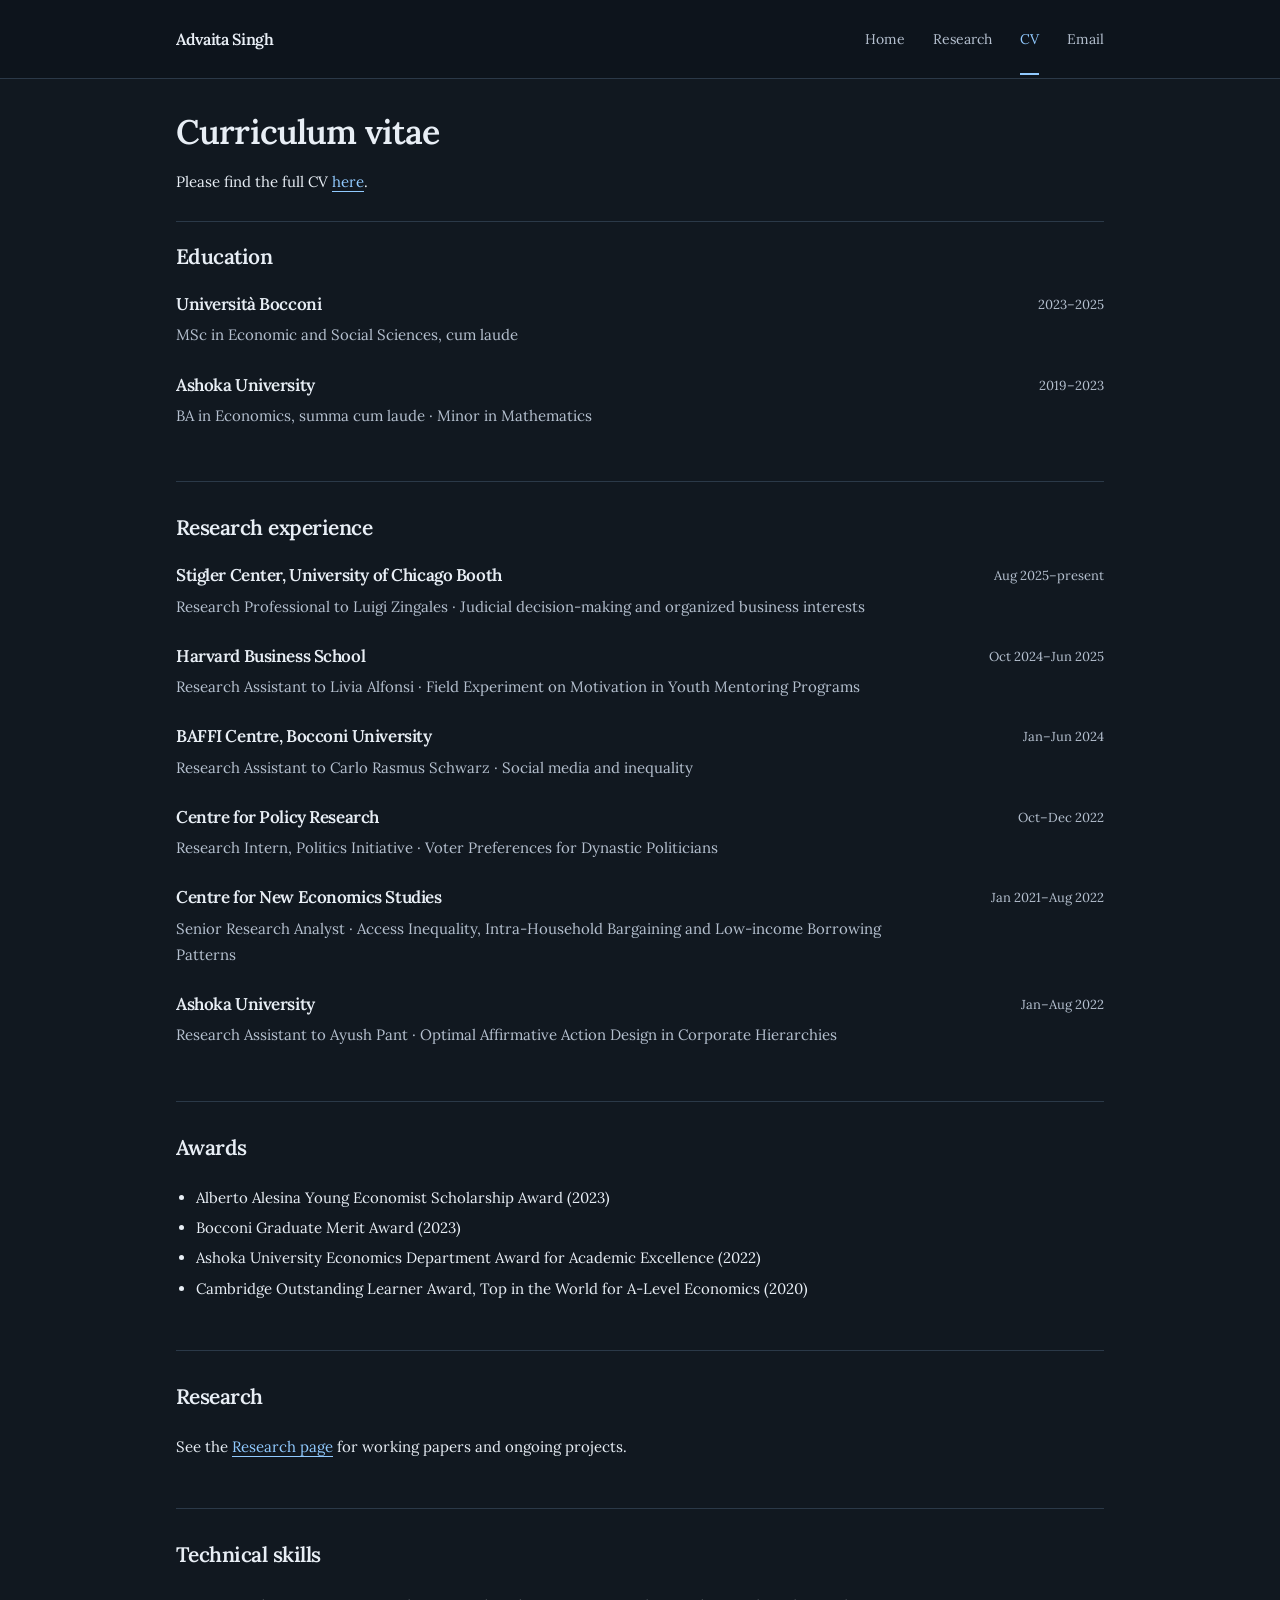
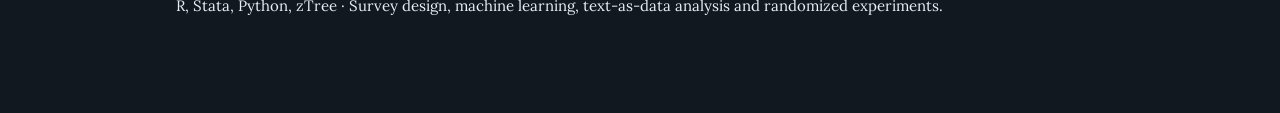
==== commit e51c993e: "Add files via upload" ====
--- a/cv.html
+++ b/cv.html
@@ -1 +1 @@
-<!doctype html><html lang="en"><head><meta charset="utf-8"><meta name="viewport" content="width=device-width,initial-scale=1"><meta name="description" content="Advaita Singh — research in political economy, the economics of media, and microeconomic theory."><title>CV | Advaita Singh</title><link rel="stylesheet" href="style.css"></head><body><a class="skip" href="#main">Skip to content</a><header><div class="wrap nav"><a class="brand" href="index.html">Advaita Singh</a><nav aria-label="Main navigation"><a href="index.html">Home</a><a href="research.html">Research</a><a href="cv.html" aria-current="page">CV</a><a href="mailto:advaita.singh13@gmail.com">Email</a></nav></div></header><main id="main" class="wrap"><div class="cvhead"><div><p class="eyebrow">Academic background</p><h1>Curriculum vitae</h1></div><a class="button primary" href="https://www.dropbox.com/scl/fi/2rkz4fr1dvxpy422kr9e6/Advaita_Singh_CV_Nov_2026.pdf?rlkey=u7zd0t3tgydwktpmt64vaubm8&amp;st=ifo3pk06&amp;dl=0" target="_blank" rel="noopener noreferrer">View full CV (PDF) &#8599;</a></div><p class="muted">Advaita Singh · <a href="mailto:advaita.singh13@gmail.com">advaita.singh13@gmail.com</a> · Chicago, Illinois</p><section><h2>Education</h2><div class="cvrow"><div><h3>Università Bocconi</h3><p>MSc in Economic and Social Sciences, cum laude</p></div><div class="date">2023–2025</div></div><div class="cvrow"><div><h3>Ashoka University</h3><p>BA in Economics, summa cum laude · Minor in Mathematics</p></div><div class="date">2019–2023</div></div></section><section><h2>Research experience</h2><div class="cvrow"><div><h3>Stigler Center, University of Chicago Booth</h3><p>Research Professional to Luigi Zingales · Judicial decision-making and organized business interests</p></div><div class="date">Aug 2025–present</div></div><div class="cvrow"><div><h3>Harvard Business School</h3><p>Research Assistant to Livia Alfonsi · Field Experiment on Motivation in Youth Mentoring Programs</p></div><div class="date">Oct 2024–Jun 2025</div></div><div class="cvrow"><div><h3>BAFFI Centre, Bocconi University</h3><p>Research Assistant to Carlo Rasmus Schwarz · Social media and inequality</p></div><div class="date">Jan–Jun 2024</div></div><div class="cvrow"><div><h3>Centre for Policy Research</h3><p>Research Intern, Politics Initiative · Voter Preferences for Dynastic Politicians</p></div><div class="date">Oct–Dec 2022</div></div><div class="cvrow"><div><h3>Centre for New Economics Studies</h3><p>Senior Research Analyst · Access Inequality, Intra-Household Bargaining and Low-income Borrowing Patterns</p></div><div class="date">Jan 2021–Aug 2022</div></div><div class="cvrow"><div><h3>Ashoka University</h3><p>Research Assistant to Ayush Pant · Optimal Affirmative Action Design in Corporate Hierarchies</p></div><div class="date">Jan–Aug 2022</div></div></section><section><h2>Awards</h2><ul><li>Alberto Alesina Young Economist Scholarship Award (2023)</li><li>Bocconi Graduate Merit Award (2023)</li><li>Ashoka University Economics Department Award for Academic Excellence (2022)</li><li>Cambridge Outstanding Learner Award, Top in the World for A-Level Economics (2020)</li></ul></section><section><h2>Research</h2><p>See the <a href="research.html">Research page</a> for working papers and ongoing projects.</p></section><section><h2>Technical skills</h2><p>R, Stata, Python, zTree · Survey design, machine learning, text-as-data analysis and randomized experiments.</p></section></main><footer><div class="wrap">Advaita Singh · Chicago, Illinois</div></footer></body></html>+<!doctype html><html lang="en"><head><meta charset="utf-8"><meta name="viewport" content="width=device-width,initial-scale=1"><meta name="description" content="Advaita Singh — research in political economy, the economics of media, and microeconomic theory."><title>CV | Advaita Singh</title><link rel="stylesheet" href="style.css"></head><body><a class="skip" href="#main">Skip to content</a><header><div class="wrap nav"><a class="brand" href="index.html">Advaita Singh</a><nav aria-label="Main navigation"><a href="index.html">Home</a><a href="research.html">Research</a><a href="cv.html" aria-current="page">CV</a><a href="mailto:advaita.singh13@gmail.com">Email</a></nav></div></header><main id="main" class="wrap compact-page"><h1>Curriculum vitae</h1><p>Please find the full CV <a href="https://www.dropbox.com/scl/fi/2rkz4fr1dvxpy422kr9e6/Advaita_Singh_CV_Nov_2026.pdf?rlkey=u7zd0t3tgydwktpmt64vaubm8&amp;st=ifo3pk06&amp;dl=0" target="_blank" rel="noopener noreferrer">here</a>.</p><section><h2>Education</h2><div class="cvrow"><div><h3>Università Bocconi</h3><p>MSc in Economic and Social Sciences, cum laude</p></div><div class="date">2023–2025</div></div><div class="cvrow"><div><h3>Ashoka University</h3><p>BA in Economics, summa cum laude · Minor in Mathematics</p></div><div class="date">2019–2023</div></div></section><section><h2>Research experience</h2><div class="cvrow"><div><h3>Stigler Center, University of Chicago Booth</h3><p>Research Professional to Luigi Zingales · Judicial decision-making and organized business interests</p></div><div class="date">Aug 2025–present</div></div><div class="cvrow"><div><h3>Harvard Business School</h3><p>Research Assistant to Livia Alfonsi · Field Experiment on Motivation in Youth Mentoring Programs</p></div><div class="date">Oct 2024–Jun 2025</div></div><div class="cvrow"><div><h3>BAFFI Centre, Bocconi University</h3><p>Research Assistant to Carlo Rasmus Schwarz · Social media and inequality</p></div><div class="date">Jan–Jun 2024</div></div><div class="cvrow"><div><h3>Centre for Policy Research</h3><p>Research Intern, Politics Initiative · Voter Preferences for Dynastic Politicians</p></div><div class="date">Oct–Dec 2022</div></div><div class="cvrow"><div><h3>Centre for New Economics Studies</h3><p>Senior Research Analyst · Access Inequality, Intra-Household Bargaining and Low-income Borrowing Patterns</p></div><div class="date">Jan 2021–Aug 2022</div></div><div class="cvrow"><div><h3>Ashoka University</h3><p>Research Assistant to Ayush Pant · Optimal Affirmative Action Design in Corporate Hierarchies</p></div><div class="date">Jan–Aug 2022</div></div></section><section><h2>Awards</h2><ul><li>Alberto Alesina Young Economist Scholarship Award (2023)</li><li>Bocconi Graduate Merit Award (2023)</li><li>Ashoka University Economics Department Award for Academic Excellence (2022)</li><li>Cambridge Outstanding Learner Award, Top in the World for A-Level Economics (2020)</li></ul></section><section><h2>Research</h2><p>See the <a href="research.html">Research page</a> for working papers and ongoing projects.</p></section><section><h2>Technical skills</h2><p>R, Stata, Python, zTree · Survey design, machine learning, text-as-data analysis and randomized experiments.</p></section></main></body></html>
--- a/style.css
+++ b/style.css
@@ -1,15 +1,24 @@
-*{box-sizing:border-box} :root{color-scheme:dark;--bg:#111820;--nav:#0d141c;--fg:#e8eef5;--muted:#b5c0cf;--blue:#91caff;--line:#2b3948} body{margin:0;background:var(--bg);color:var(--fg);font:16px/1.75 system-ui,-apple-system,BlinkMacSystemFont,"Segoe UI",sans-serif} a{color:var(--blue);text-underline-offset:4px} a:hover{color:white} a:focus-visible,button:focus-visible{outline:2px solid var(--blue);outline-offset:5px} header{background:var(--nav);border-bottom:1px solid var(--line)} .wrap{max-width:1000px;margin:auto;padding:0 36px} .nav{display:flex;justify-content:space-between;align-items:center;min-height:78px;gap:24px} .brand{color:var(--fg);font-weight:650;text-decoration:none;font-size:18px;letter-spacing:-.02em} nav{display:flex;gap:28px} nav a{color:var(--muted);text-decoration:none;font-size:15px;padding:24px 0 21px;border-bottom:2px solid transparent} nav a[aria-current=page]{color:var(--blue);border-color:var(--blue)} main{min-height:calc(100vh - 160px);padding-top:74px!important;padding-bottom:76px!important} h1,h2,h3{line-height:1.25;letter-spacing:-.025em} h1{font-size:clamp(36px,6vw,60px);font-weight:620;margin:0 0 15px} h2{font-size:24px;font-weight:600;margin:0 0 24px} h3{font-size:19px;font-weight:600;margin:0 0 7px} p{margin:0 0 18px} .eyebrow{font-size:13px;color:var(--blue);letter-spacing:.13em;text-transform:uppercase;font-weight:650;margin-bottom:19px} .subtitle{color:var(--blue);font-size:18px;margin-bottom:30px} .hero{max-width:720px} .hero p:not(.eyebrow):not(.subtitle){color:var(--muted);font-size:17px} .actions{display:flex;flex-wrap:wrap;gap:14px;margin:30px 0 0}.button{display:inline-block;padding:10px 17px;border:1px solid var(--blue);border-radius:5px;color:var(--blue);background:transparent;text-decoration:none;font:inherit;font-size:14px;cursor:pointer}.button:hover{background:#203347;color:#fff}.primary{background:var(--blue);color:var(--nav);font-weight:650}.primary:hover{background:#c5e5ff;color:var(--nav)} section{border-top:1px solid var(--line);margin-top:48px;padding-top:33px} .muted,.meta{color:var(--muted)} .meta{font-size:14px;margin-bottom:10px} .paper{padding:24px 0;border-bottom:1px solid var(--line)} .paper:last-child{border-bottom:0}.paper:first-of-type{padding-top:0}.paper p{max-width:760px}.paper a{font-size:14px;font-weight:550}.tags{display:flex;flex-wrap:wrap;gap:9px}.tag{border:1px solid var(--line);padding:5px 12px;border-radius:4px;color:var(--blue);font-size:14px}.cvhead{display:flex;justify-content:space-between;align-items:center;gap:20px;flex-wrap:wrap}.cvrow{display:grid;grid-template-columns:1fr 150px;gap:20px;margin-bottom:22px}.cvrow p{margin:4px 0;color:var(--muted)} .date{text-align:right;color:var(--muted);font-size:14px} ul{padding-left:20px} li{margin:4px 0} footer{border-top:1px solid var(--line);color:var(--muted);font-size:13px;padding:22px 0} .skip{position:absolute;left:-10000px}.skip:focus{left:10px;top:10px;background:var(--nav);padding:10px;z-index:2} @media(max-width:620px){.wrap{padding-left:22px;padding-right:22px}.nav{gap:12px;min-height:66px}.brand{font-size:15px}nav{gap:15px}nav a{font-size:13px;padding:20px 0 17px}main{padding-top:45px!important;padding-bottom:45px!important}.cvrow{grid-template-columns:1fr;gap:4px}.date{text-align:left}.hero p:not(.eyebrow):not(.subtitle){font-size:16px}} @media print{ :root{color-scheme:light;--bg:white;--fg:black;--muted:#333;--blue:#16456e;--line:#ccc}body{font-size:10pt;line-height:1.4}header,footer,.actions,.button,.skip{display:none!important}main.wrap{padding:0!important;min-height:0;max-width:none}h1{font-size:26pt}h2{font-size:15pt;margin-bottom:12px}h3{font-size:11pt}.cvrow{margin-bottom:12px;break-inside:avoid;grid-template-columns:1fr 110px}section{margin-top:20px;padding-top:14px}a{color:black;text-decoration:none}@page{margin:16mm}}
+@import url('https://fonts.googleapis.com/css2?family=Lora:wght@400;500;600;700&display=swap');
+
+*{box-sizing:border-box} :root{color-scheme:dark;--bg:#111820;--nav:#0d141c;--fg:#e8eef5;--muted:#b5c0cf;--blue:#91caff;--line:#2b3948} body{margin:0;background:var(--bg);color:var(--fg);font:15px/1.75 "Lora",Georgia,serif} a{color:var(--blue);text-underline-offset:4px} a:hover{color:white} a:focus-visible,button:focus-visible{outline:2px solid var(--blue);outline-offset:5px} header{background:var(--nav);border-bottom:1px solid var(--line)} .wrap{max-width:1000px;margin:auto;padding:0 36px} .nav{display:flex;justify-content:space-between;align-items:center;min-height:78px;gap:24px} .brand{color:var(--fg);font-weight:600;text-decoration:none;font-size:16px;letter-spacing:-.02em} nav{display:flex;gap:28px} nav a{color:var(--muted);text-decoration:none;font-size:14px;padding:24px 0 21px;border-bottom:2px solid transparent} nav a[aria-current=page]{color:var(--blue);border-color:var(--blue)} main{min-height:calc(100vh - 160px);padding-top:74px!important;padding-bottom:76px!important} h1,h2,h3{line-height:1.25;letter-spacing:-.025em} h1{font-size:34px;font-weight:600;margin:0 0 15px} h2{font-size:21px;font-weight:600;margin:0 0 24px} h3{font-size:17px;font-weight:600;margin:0 0 7px} p{margin:0 0 18px} .eyebrow{font-size:12px;color:var(--blue);letter-spacing:.13em;text-transform:uppercase;font-weight:600;margin-bottom:19px} .subtitle{color:var(--blue);font-size:15px;margin-bottom:30px} .hero{max-width:720px} .hero p:not(.eyebrow):not(.subtitle){color:var(--muted);font-size:15px} .actions{display:flex;flex-wrap:wrap;gap:14px;margin:30px 0 0}.button{display:inline-block;padding:10px 17px;border:1px solid var(--blue);border-radius:5px;color:var(--blue);background:transparent;text-decoration:none;font:inherit;font-size:13px;cursor:pointer}.button:hover{background:#203347;color:#fff}.primary{background:var(--blue);color:var(--nav);font-weight:600}.primary:hover{background:#c5e5ff;color:var(--nav)} section{border-top:1px solid var(--line);margin-top:48px;padding-top:33px} .muted,.meta{color:var(--muted)} .meta{font-size:13px;margin-bottom:10px} .paper{padding:24px 0;border-bottom:1px solid var(--line)} .paper:last-child{border-bottom:0}.paper:first-of-type{padding-top:0}.paper p{max-width:760px}.paper a{font-size:13px;font-weight:500}.tags{display:flex;flex-wrap:wrap;gap:9px}.tag{border:1px solid var(--line);padding:5px 12px;border-radius:4px;color:var(--blue);font-size:13px}.cvhead{display:flex;justify-content:space-between;align-items:center;gap:20px;flex-wrap:wrap}.cvrow{display:grid;grid-template-columns:1fr 150px;gap:20px;margin-bottom:22px}.cvrow p{margin:4px 0;color:var(--muted)} .date{text-align:right;color:var(--muted);font-size:13px} ul{padding-left:20px} li{margin:4px 0} footer{border-top:1px solid var(--line);color:var(--muted);font-size:12px;padding:22px 0} .skip{position:absolute;left:-10000px}.skip:focus{left:10px;top:10px;background:var(--nav);padding:10px;z-index:2} @media(max-width:620px){.wrap{padding-left:22px;padding-right:22px}.nav{gap:12px;min-height:66px}.brand{font-size:15px}nav{gap:15px}nav a{font-size:13px;padding:20px 0 17px}main{padding-top:45px!important;padding-bottom:45px!important}.cvrow{grid-template-columns:1fr;gap:4px}.date{text-align:left}.hero p:not(.eyebrow):not(.subtitle){font-size:15px}} @media print{ :root{color-scheme:light;--bg:white;--fg:black;--muted:#333;--blue:#16456e;--line:#ccc}body{font-size:10pt;line-height:1.4}header,footer,.actions,.button,.skip{display:none!important}main.wrap{padding:0!important;min-height:0;max-width:none}h1{font-size:26pt}h2{font-size:15pt;margin-bottom:12px}h3{font-size:11pt}.cvrow{margin-bottom:12px;break-inside:avoid;grid-template-columns:1fr 110px}section{margin-top:20px;padding-top:14px}a{color:black;text-decoration:none}@page{margin:16mm}}
 
 /* Homepage portrait and compact navigation */
 .home-heading{margin-bottom:28px}
 .home-layout{display:grid;grid-template-columns:minmax(0,1fr) minmax(0,248px);align-items:stretch;gap:34px}
 .home-layout .hero{max-width:none;min-width:0}
-.home-layout .hero p{font-size:16px;line-height:1.78}
+.home-layout .hero p{font-size:15px;line-height:1.78}
 .home-layout .hero p:last-child{margin-bottom:0}
 .home-layout .hero p a{color:var(--blue);text-decoration:none}
 .home-layout .hero p a:hover{text-decoration:underline}
 .profile-photo{position:relative;min-height:0;min-width:0;margin:0;overflow:hidden;border-radius:7px}
 .profile-photo img{position:absolute;inset:0;display:block;width:100%;height:100%;object-fit:cover;object-position:center center}
-.paper .conference{color:var(--blue);font-size:14px;margin-top:-3px;margin-bottom:14px}
+.paper .conference{color:var(--blue);font-size:13px;margin-top:-3px;margin-bottom:14px}
 @media(max-width:760px){.home-layout{grid-template-columns:1fr;gap:26px}.profile-photo{width: min(220px,100%);justify-self:center;margin:0}.profile-photo img{position:static;width:100%;height:auto;object-fit:contain}.home-heading{margin-bottom:22px}}
 @media(max-width:420px){.nav{flex-wrap:wrap;gap:0;padding-top:16px}.nav nav{width:100%;justify-content:space-between}.nav nav a{padding:12px 0}}
+
+/* Compact interior pages */
+main.compact-page{padding-top:32px!important}
+main.compact-page>section:first-of-type{margin-top:26px;padding-top:22px}
+main{min-height:calc(100vh - 78px)}
+@media(max-width:620px){h1{font-size:30px}main.compact-page{padding-top:24px!important}main{min-height:calc(100vh - 66px)}}
+@media print{main.compact-page{padding-top:0!important}}
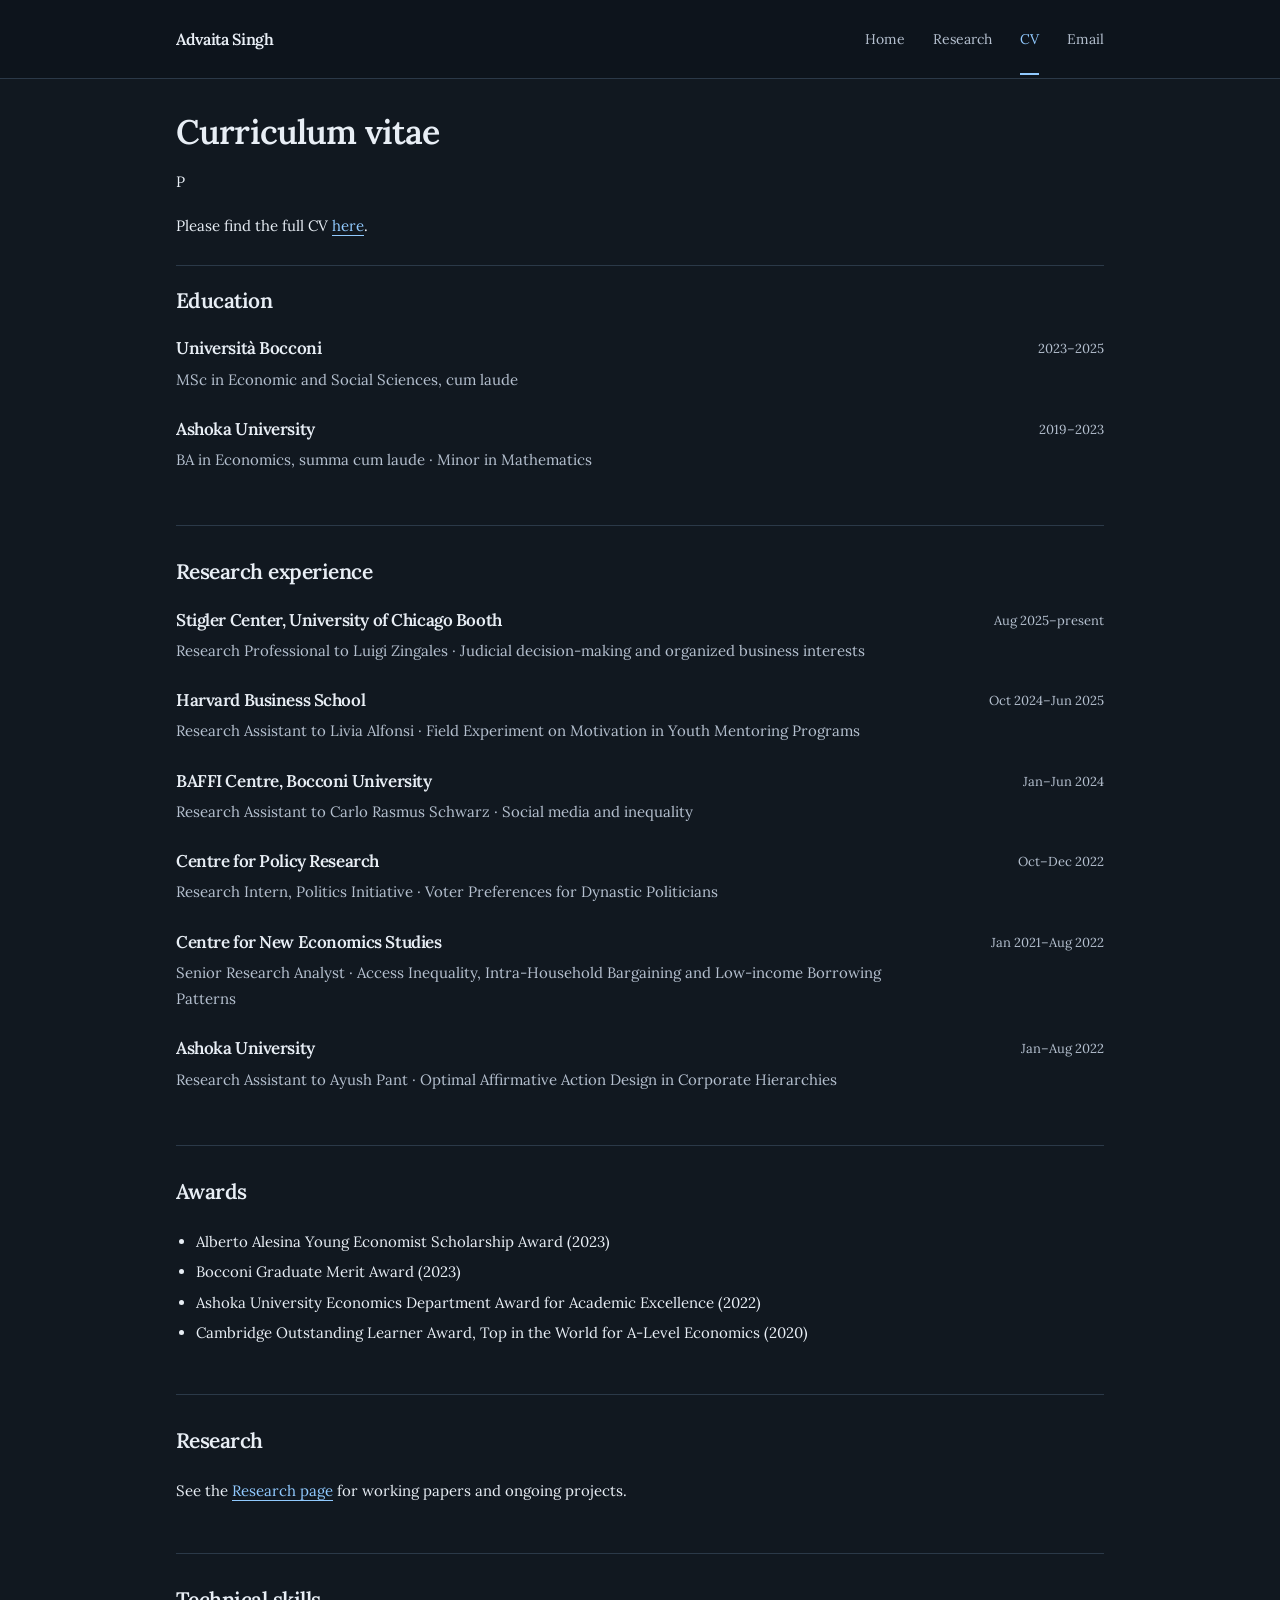
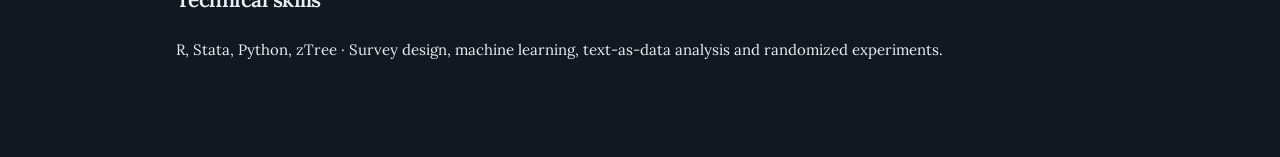
==== commit 49db85ca: "Revise CV link and add additional content Updated the link to the full CV and added a new paragraph." ====
--- a/cv.html
+++ b/cv.html
@@ -1 +1,3 @@
-<!doctype html><html lang="en"><head><meta charset="utf-8"><meta name="viewport" content="width=device-width,initial-scale=1"><meta name="description" content="Advaita Singh — research in political economy, the economics of media, and microeconomic theory."><title>CV | Advaita Singh</title><link rel="stylesheet" href="style.css"></head><body><a class="skip" href="#main">Skip to content</a><header><div class="wrap nav"><a class="brand" href="index.html">Advaita Singh</a><nav aria-label="Main navigation"><a href="index.html">Home</a><a href="research.html">Research</a><a href="cv.html" aria-current="page">CV</a><a href="mailto:advaita.singh13@gmail.com">Email</a></nav></div></header><main id="main" class="wrap compact-page"><h1>Curriculum vitae</h1><p>Please find the full CV <a href="https://www.dropbox.com/scl/fi/2rkz4fr1dvxpy422kr9e6/Advaita_Singh_CV_Nov_2026.pdf?rlkey=u7zd0t3tgydwktpmt64vaubm8&amp;st=ifo3pk06&amp;dl=0" target="_blank" rel="noopener noreferrer">here</a>.</p><section><h2>Education</h2><div class="cvrow"><div><h3>Università Bocconi</h3><p>MSc in Economic and Social Sciences, cum laude</p></div><div class="date">2023–2025</div></div><div class="cvrow"><div><h3>Ashoka University</h3><p>BA in Economics, summa cum laude · Minor in Mathematics</p></div><div class="date">2019–2023</div></div></section><section><h2>Research experience</h2><div class="cvrow"><div><h3>Stigler Center, University of Chicago Booth</h3><p>Research Professional to Luigi Zingales · Judicial decision-making and organized business interests</p></div><div class="date">Aug 2025–present</div></div><div class="cvrow"><div><h3>Harvard Business School</h3><p>Research Assistant to Livia Alfonsi · Field Experiment on Motivation in Youth Mentoring Programs</p></div><div class="date">Oct 2024–Jun 2025</div></div><div class="cvrow"><div><h3>BAFFI Centre, Bocconi University</h3><p>Research Assistant to Carlo Rasmus Schwarz · Social media and inequality</p></div><div class="date">Jan–Jun 2024</div></div><div class="cvrow"><div><h3>Centre for Policy Research</h3><p>Research Intern, Politics Initiative · Voter Preferences for Dynastic Politicians</p></div><div class="date">Oct–Dec 2022</div></div><div class="cvrow"><div><h3>Centre for New Economics Studies</h3><p>Senior Research Analyst · Access Inequality, Intra-Household Bargaining and Low-income Borrowing Patterns</p></div><div class="date">Jan 2021–Aug 2022</div></div><div class="cvrow"><div><h3>Ashoka University</h3><p>Research Assistant to Ayush Pant · Optimal Affirmative Action Design in Corporate Hierarchies</p></div><div class="date">Jan–Aug 2022</div></div></section><section><h2>Awards</h2><ul><li>Alberto Alesina Young Economist Scholarship Award (2023)</li><li>Bocconi Graduate Merit Award (2023)</li><li>Ashoka University Economics Department Award for Academic Excellence (2022)</li><li>Cambridge Outstanding Learner Award, Top in the World for A-Level Economics (2020)</li></ul></section><section><h2>Research</h2><p>See the <a href="research.html">Research page</a> for working papers and ongoing projects.</p></section><section><h2>Technical skills</h2><p>R, Stata, Python, zTree · Survey design, machine learning, text-as-data analysis and randomized experiments.</p></section></main></body></html>+<!doctype html><html lang="en"><head><meta charset="utf-8"><meta name="viewport" content="width=device-width,initial-scale=1"><meta name="description" content="Advaita Singh — research in political economy, the economics of media, and microeconomic theory."><title>CV | Advaita Singh</title><link rel="stylesheet" href="style.css"></head><body><a class="skip" href="#main">Skip to content</a><header><div class="wrap nav"><a class="brand" href="index.html">Advaita Singh</a><nav aria-label="Main navigation"><a href="index.html">Home</a><a href="research.html">Research</a><a href="cv.html" aria-current="page">CV</a><a href="mailto:advaita.singh13@gmail.com">Email</a></nav></div></header><main id="main" class="wrap compact-page"><h1>Curriculum vitae</h1><p>P
+<p>Please find the full CV <a href="https://www.dropbox.com/scl/fi/9xg59adhx5j75a0090tib/Advaita_Singh_CV_Nov_2026.pdf?rlkey=wxbrjxigfw93wogaehqlweut6&amp;st=8kh8dnc0&amp;dl=0" target="_blank" rel="noopener noreferrer">here</a>.</p>
+</p><section><h2>Education</h2><div class="cvrow"><div><h3>Università Bocconi</h3><p>MSc in Economic and Social Sciences, cum laude</p></div><div class="date">2023–2025</div></div><div class="cvrow"><div><h3>Ashoka University</h3><p>BA in Economics, summa cum laude · Minor in Mathematics</p></div><div class="date">2019–2023</div></div></section><section><h2>Research experience</h2><div class="cvrow"><div><h3>Stigler Center, University of Chicago Booth</h3><p>Research Professional to Luigi Zingales · Judicial decision-making and organized business interests</p></div><div class="date">Aug 2025–present</div></div><div class="cvrow"><div><h3>Harvard Business School</h3><p>Research Assistant to Livia Alfonsi · Field Experiment on Motivation in Youth Mentoring Programs</p></div><div class="date">Oct 2024–Jun 2025</div></div><div class="cvrow"><div><h3>BAFFI Centre, Bocconi University</h3><p>Research Assistant to Carlo Rasmus Schwarz · Social media and inequality</p></div><div class="date">Jan–Jun 2024</div></div><div class="cvrow"><div><h3>Centre for Policy Research</h3><p>Research Intern, Politics Initiative · Voter Preferences for Dynastic Politicians</p></div><div class="date">Oct–Dec 2022</div></div><div class="cvrow"><div><h3>Centre for New Economics Studies</h3><p>Senior Research Analyst · Access Inequality, Intra-Household Bargaining and Low-income Borrowing Patterns</p></div><div class="date">Jan 2021–Aug 2022</div></div><div class="cvrow"><div><h3>Ashoka University</h3><p>Research Assistant to Ayush Pant · Optimal Affirmative Action Design in Corporate Hierarchies</p></div><div class="date">Jan–Aug 2022</div></div></section><section><h2>Awards</h2><ul><li>Alberto Alesina Young Economist Scholarship Award (2023)</li><li>Bocconi Graduate Merit Award (2023)</li><li>Ashoka University Economics Department Award for Academic Excellence (2022)</li><li>Cambridge Outstanding Learner Award, Top in the World for A-Level Economics (2020)</li></ul></section><section><h2>Research</h2><p>See the <a href="research.html">Research page</a> for working papers and ongoing projects.</p></section><section><h2>Technical skills</h2><p>R, Stata, Python, zTree · Survey design, machine learning, text-as-data analysis and randomized experiments.</p></section></main></body></html>
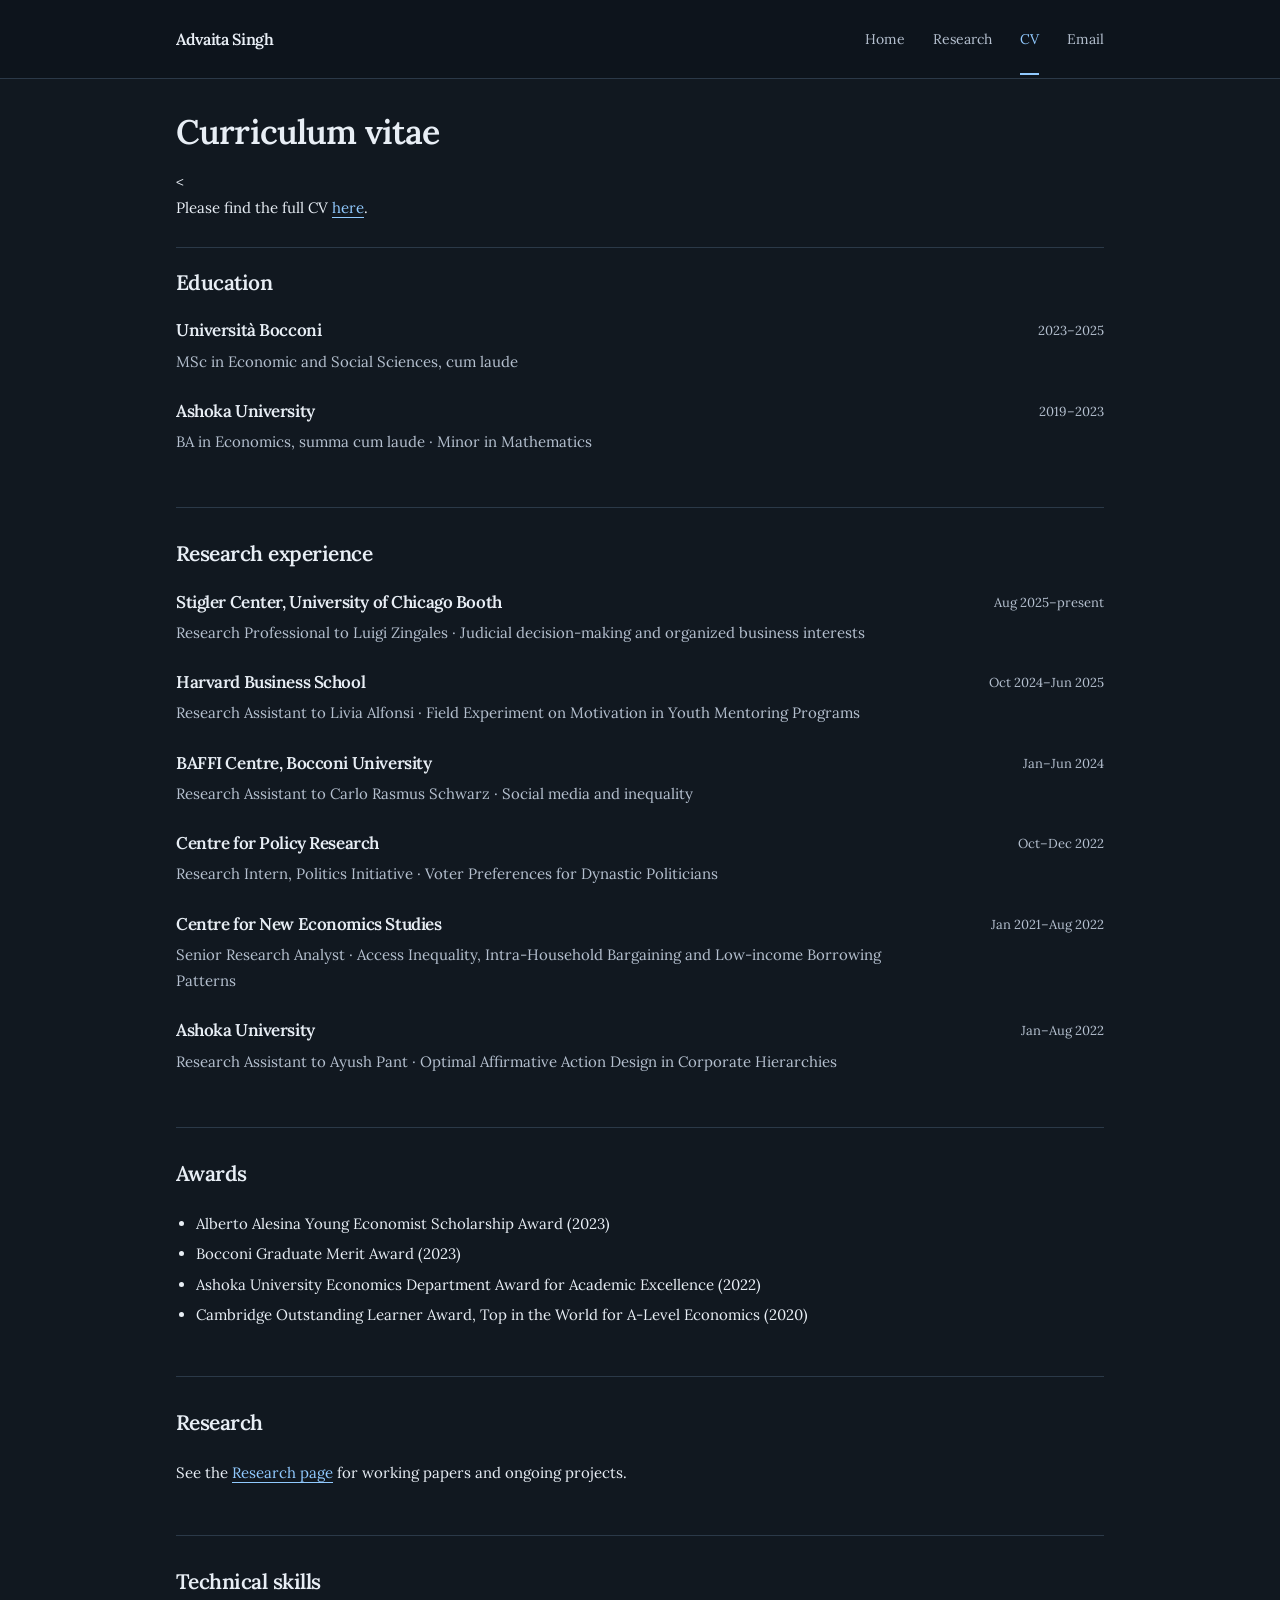
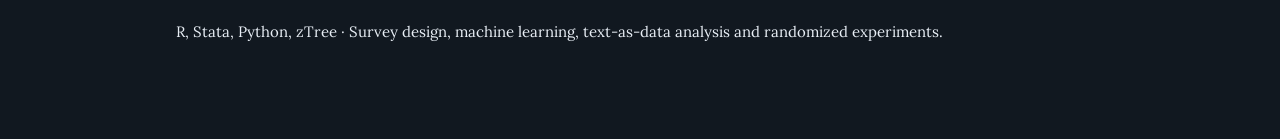
==== commit d375f9ab: "Fix HTML structure and update CV link" ====
--- a/cv.html
+++ b/cv.html
@@ -1,3 +1,2 @@
-<!doctype html><html lang="en"><head><meta charset="utf-8"><meta name="viewport" content="width=device-width,initial-scale=1"><meta name="description" content="Advaita Singh — research in political economy, the economics of media, and microeconomic theory."><title>CV | Advaita Singh</title><link rel="stylesheet" href="style.css"></head><body><a class="skip" href="#main">Skip to content</a><header><div class="wrap nav"><a class="brand" href="index.html">Advaita Singh</a><nav aria-label="Main navigation"><a href="index.html">Home</a><a href="research.html">Research</a><a href="cv.html" aria-current="page">CV</a><a href="mailto:advaita.singh13@gmail.com">Email</a></nav></div></header><main id="main" class="wrap compact-page"><h1>Curriculum vitae</h1><p>P
-<p>Please find the full CV <a href="https://www.dropbox.com/scl/fi/9xg59adhx5j75a0090tib/Advaita_Singh_CV_Nov_2026.pdf?rlkey=wxbrjxigfw93wogaehqlweut6&amp;st=8kh8dnc0&amp;dl=0" target="_blank" rel="noopener noreferrer">here</a>.</p>
+<!doctype html><html lang="en"><head><meta charset="utf-8"><meta name="viewport" content="width=device-width,initial-scale=1"><meta name="description" content="Advaita Singh — research in political economy, the economics of media, and microeconomic theory."><title>CV | Advaita Singh</title><link rel="stylesheet" href="style.css"></head><body><a class="skip" href="#main">Skip to content</a><header><div class="wrap nav"><a class="brand" href="index.html">Advaita Singh</a><nav aria-label="Main navigation"><a href="index.html">Home</a><a href="research.html">Research</a><a href="cv.html" aria-current="page">CV</a><a href="mailto:advaita.singh13@gmail.com">Email</a></nav></div></header><main id="main" class="wrap compact-page"><h1>Curriculum vitae</h1><<p>Please find the full CV <a href="https://www.dropbox.com/scl/fi/9xg59adhx5j75a0090tib/Advaita_Singh_CV_Nov_2026.pdf?rlkey=wxbrjxigfw93wogaehqlweut6&amp;st=8kh8dnc0&amp;dl=0" target="_blank" rel="noopener noreferrer">here</a>.</p>
 </p><section><h2>Education</h2><div class="cvrow"><div><h3>Università Bocconi</h3><p>MSc in Economic and Social Sciences, cum laude</p></div><div class="date">2023–2025</div></div><div class="cvrow"><div><h3>Ashoka University</h3><p>BA in Economics, summa cum laude · Minor in Mathematics</p></div><div class="date">2019–2023</div></div></section><section><h2>Research experience</h2><div class="cvrow"><div><h3>Stigler Center, University of Chicago Booth</h3><p>Research Professional to Luigi Zingales · Judicial decision-making and organized business interests</p></div><div class="date">Aug 2025–present</div></div><div class="cvrow"><div><h3>Harvard Business School</h3><p>Research Assistant to Livia Alfonsi · Field Experiment on Motivation in Youth Mentoring Programs</p></div><div class="date">Oct 2024–Jun 2025</div></div><div class="cvrow"><div><h3>BAFFI Centre, Bocconi University</h3><p>Research Assistant to Carlo Rasmus Schwarz · Social media and inequality</p></div><div class="date">Jan–Jun 2024</div></div><div class="cvrow"><div><h3>Centre for Policy Research</h3><p>Research Intern, Politics Initiative · Voter Preferences for Dynastic Politicians</p></div><div class="date">Oct–Dec 2022</div></div><div class="cvrow"><div><h3>Centre for New Economics Studies</h3><p>Senior Research Analyst · Access Inequality, Intra-Household Bargaining and Low-income Borrowing Patterns</p></div><div class="date">Jan 2021–Aug 2022</div></div><div class="cvrow"><div><h3>Ashoka University</h3><p>Research Assistant to Ayush Pant · Optimal Affirmative Action Design in Corporate Hierarchies</p></div><div class="date">Jan–Aug 2022</div></div></section><section><h2>Awards</h2><ul><li>Alberto Alesina Young Economist Scholarship Award (2023)</li><li>Bocconi Graduate Merit Award (2023)</li><li>Ashoka University Economics Department Award for Academic Excellence (2022)</li><li>Cambridge Outstanding Learner Award, Top in the World for A-Level Economics (2020)</li></ul></section><section><h2>Research</h2><p>See the <a href="research.html">Research page</a> for working papers and ongoing projects.</p></section><section><h2>Technical skills</h2><p>R, Stata, Python, zTree · Survey design, machine learning, text-as-data analysis and randomized experiments.</p></section></main></body></html>
